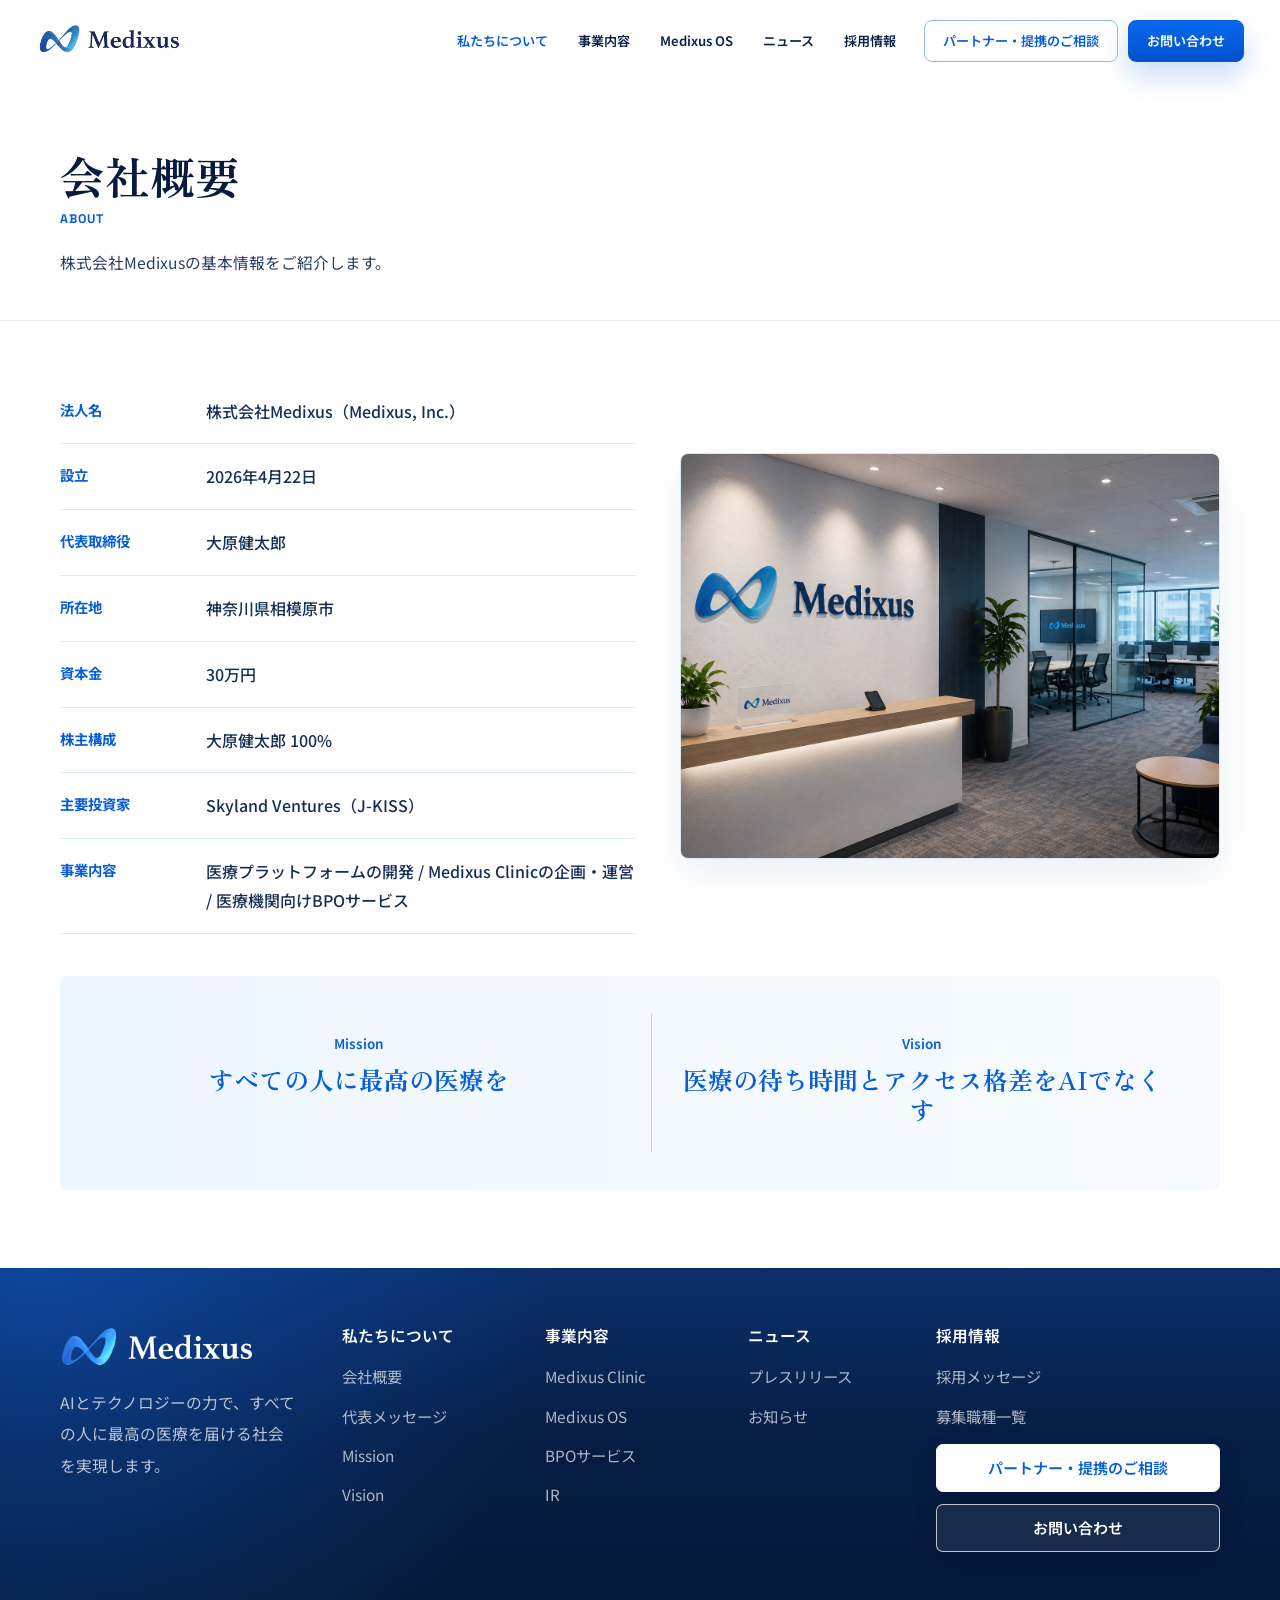
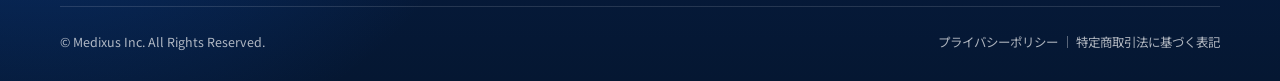
==== about/index.html @ ad63a126 "Refine typography for startup feel" ====
<!doctype html>
    <html lang="ja">
      <head>
        <meta charset="utf-8">
        <meta name="viewport" content="width=device-width, initial-scale=1">
        <title>会社概要 - 株式会社Medixus</title>
        <meta name="description" content="AI医療プラットフォームを開発する株式会社Medixus。">
        <meta property="og:type" content="website">
        <meta property="og:title" content="会社概要 - 株式会社Medixus">
        <meta property="og:description" content="AI医療プラットフォームを開発する株式会社Medixus。">
        <meta property="og:image" content="https://medixus.jp/assets/images/medixus-product-hero.jpg">
        <meta name="twitter:card" content="summary_large_image">
        <meta name="twitter:title" content="会社概要 - 株式会社Medixus">
        <meta name="twitter:description" content="AI医療プラットフォームを開発する株式会社Medixus。">
        <meta name="twitter:image" content="https://medixus.jp/assets/images/medixus-product-hero.jpg">
        <link rel="icon" href="/assets/images/medixus-logo.png">
        <link rel="preconnect" href="https://fonts.googleapis.com">
        <link rel="preconnect" href="https://fonts.gstatic.com" crossorigin>
        <link href="https://fonts.googleapis.com/css2?family=Inter:wght@400;500;600;700&family=Noto+Sans+JP:wght@400;500;600;700&family=Space+Grotesk:wght@500;600;700&family=Zen+Old+Mincho:wght@600;700&display=swap" rel="stylesheet">
        <link rel="stylesheet" href="/assets/styles.css?v=20260501-startup-type">
        <script type="application/ld+json">{"@context":"https://schema.org","@type":"Organization","name":"株式会社Medixus","alternateName":"Medixus, Inc.","url":"https://medixus.jp","foundingDate":"2025","founder":{"@type":"Person","name":"大原健太郎"}}</script>
      </head>
      <body>
        
    <header class="site-header" data-header>
      <nav class="nav-shell" aria-label="グローバルナビゲーション">
        <a class="brand" href="/" aria-label="Medixus トップページ">
          <img class="brand-logo" src="/assets/images/medixus-logo.png" alt="Medixus">
        </a>
        <button class="menu-toggle" type="button" aria-label="メニューを開く" aria-expanded="false" data-menu-toggle>
          <span></span>
          <span></span>
          <span></span>
        </button>
        <div class="nav-menu" data-nav-menu>
          <div class="nav-links"><a href="/about/" class="nav-link is-active">私たちについて</a><a href="/business/" class="nav-link">事業内容</a><a href="/os/" class="nav-link">Medixus OS</a><a href="/news/" class="nav-link">ニュース</a><a href="/recruit/" class="nav-link">採用情報</a></div>
          <div class="nav-actions">
            <a class="button button-outline nav-contact" href="/contact/?type=partner">パートナー・提携のご相談</a>
            <a class="button button-accent nav-contact" href="/contact/">お問い合わせ</a>
          </div>
        </div>
      </nav>
    </header>
  
        <main>
    
    <section class="subpage-head">
      <div class="container reveal">
        <h1>会社概要</h1>
        <p class="subpage-label">About</p>
        <p>株式会社Medixusの基本情報をご紹介します。</p>
      </div>
    </section>
  

    <section class="section page-main-section">
      <div class="container about-grid">
        <div class="company-table reveal">
          <div><strong>法人名</strong><p>株式会社Medixus（Medixus, Inc.）</p></div><div><strong>設立</strong><p>2026年4月22日</p></div><div><strong>代表取締役</strong><p>大原健太郎</p></div><div><strong>所在地</strong><p>神奈川県相模原市</p></div><div><strong>資本金</strong><p>30万円</p></div><div><strong>株主構成</strong><p>大原健太郎 100%</p></div><div><strong>主要投資家</strong><p>Skyland Ventures（J-KISS）</p></div><div><strong>事業内容</strong><p>医療プラットフォームの開発 / Medixus Clinicの企画・運営 / 医療機関向けBPOサービス</p></div>
        </div>
        <aside class="about-brand-panel reveal" aria-label="Medixus brand panel">
          <div class="brand-photo">
            <img class="brand-photo-image" src="/assets/images/medixus-office.jpg" alt="Medixusの事務所受付イメージ">
          </div>
        </aside>
      </div>
      <div class="container">
        <div class="mission-panel reveal">
          <div class="mission-item" id="mission">
            <p>Mission</p>
            <h2>すべての人に最高の医療を</h2>
          </div>
          <div class="mission-item" id="vision">
            <p>Vision</p>
            <h2>医療の待ち時間とアクセス格差をAIでなくす</h2>
          </div>
        </div>
      </div>
    </section>
  </main>
        
    <footer class="site-footer">
      <div class="container footer-grid">
        <div class="footer-brand">
          <a class="footer-logo" href="/" aria-label="Medixus トップページ">
            <img class="footer-logo-image" src="/assets/images/medixus-logo-footer.png?v=20260501-startup-type" alt="Medixus">
          </a>
          <p>AIとテクノロジーの力で、すべての人に最高の医療を届ける社会を実現します。</p>
        </div>
        <div>
          <h2>私たちについて</h2>
          <a href="/about/">会社概要</a>
          <a href="/about/#message">代表メッセージ</a>
          <a href="/about/#mission">Mission</a>
          <a href="/about/#vision">Vision</a>
        </div>
        <div>
          <h2>事業内容</h2>
          <a href="/clinic/">Medixus Clinic</a>
          <a href="/os/">Medixus OS</a>
          <a href="/bpo/">BPOサービス</a>
          <a href="/ir/">IR</a>
        </div>
        <div>
          <h2>ニュース</h2>
          <a href="/news/">プレスリリース</a>
          <a href="/news/">お知らせ</a>
        </div>
        <div>
          <h2>採用情報</h2>
          <a href="/recruit/">採用メッセージ</a>
          <a href="/recruit/#positions">募集職種一覧</a>
          <div class="footer-actions">
            <a class="footer-button" href="/contact/?type=partner">パートナー・提携のご相談</a>
            <a class="footer-button" href="/contact/">お問い合わせ</a>
          </div>
        </div>
      </div>
      <div class="container footer-bottom">
        <span>© Medixus Inc. All Rights Reserved.</span>
        <nav aria-label="フッター法務リンク">
          <a href="/privacy/">プライバシーポリシー</a>
          <a href="/privacy/">特定商取引法に基づく表記</a>
        </nav>
      </div>
    </footer>
  
        <script src="/assets/site.js?v=20260501-startup-type" defer></script>
      </body>
    </html>
---- assets/styles.css ----
:root {
  --ink: #071735;
  --ink-2: #1b2d4e;
  --muted: #65738a;
  --blue: #075fda;
  --blue-dark: #0647aa;
  --navy: #06183b;
  --paper: #ffffff;
  --soft: #f7faff;
  --line: #e5edf7;
  --line-strong: #c6d6ea;
  --shadow-sm: 0 10px 26px rgba(16, 40, 84, 0.06);
  --shadow-md: 0 22px 60px rgba(16, 40, 84, 0.12);
  --radius: 8px;
  --font-sans: "Noto Sans JP", "Inter", "Hiragino Sans", "Yu Gothic", "Meiryo", system-ui, -apple-system, BlinkMacSystemFont, sans-serif;
  --font-latin: "Inter", "Noto Sans JP", system-ui, -apple-system, BlinkMacSystemFont, sans-serif;
  --font-display: "Zen Old Mincho", "Noto Sans JP", "Hiragino Mincho ProN", "Yu Mincho", serif;
  --font-tech: "Space Grotesk", "Inter", "Noto Sans JP", system-ui, sans-serif;
  --weight-regular: 400;
  --weight-medium: 500;
  --weight-semibold: 600;
  --weight-bold: 700;
}

* {
  box-sizing: border-box;
}

html {
  scroll-behavior: smooth;
}

body {
  margin: 0;
  color: var(--ink);
  background: var(--paper);
  font-family: var(--font-sans);
  font-weight: var(--weight-regular);
  font-size: 16px;
  line-height: 1.78;
  letter-spacing: 0;
  -webkit-font-smoothing: antialiased;
  text-rendering: optimizeLegibility;
}

img {
  display: block;
  max-width: 100%;
  height: auto;
}

a {
  color: inherit;
  text-decoration: none;
}

button,
input,
select,
textarea {
  font: inherit;
}

main {
  overflow: hidden;
}

.container {
  width: min(1160px, calc(100% - 48px));
  margin: 0 auto;
}

.container.narrow {
  width: min(840px, calc(100% - 48px));
}

.center {
  text-align: center;
}

.site-header {
  position: sticky;
  top: 0;
  z-index: 50;
  background: rgba(255, 255, 255, 0.94);
  border-bottom: 1px solid rgba(229, 237, 247, 0.92);
  backdrop-filter: saturate(160%) blur(18px);
  transition: box-shadow 180ms ease, background 180ms ease;
}

.site-header.is-scrolled {
  background: rgba(255, 255, 255, 0.98);
  box-shadow: 0 12px 30px rgba(13, 35, 74, 0.08);
}

.nav-shell {
  width: min(1220px, calc(100% - 48px));
  height: 76px;
  margin: 0 auto;
  display: flex;
  align-items: center;
  justify-content: space-between;
  gap: 24px;
}

.brand {
  display: inline-flex;
  align-items: center;
}

.brand-logo {
  width: 160px;
}

.nav-menu {
  display: flex;
  align-items: center;
  gap: 24px;
}

.nav-links {
  display: flex;
  align-items: center;
  gap: 26px;
}

.nav-link {
  color: #172846;
  font-size: 0.88rem;
  font-weight: var(--weight-semibold);
  white-space: nowrap;
  transition: color 160ms ease;
}

.nav-link:hover,
.nav-link.is-active {
  color: var(--blue);
}

.menu-toggle {
  display: none;
  width: 42px;
  height: 42px;
  padding: 0;
  border: 1px solid var(--line);
  border-radius: var(--radius);
  background: #fff;
}

.menu-toggle span {
  display: block;
  width: 18px;
  height: 2px;
  margin: 4px auto;
  background: var(--ink);
}

.button {
  min-height: 48px;
  display: inline-flex;
  align-items: center;
  justify-content: center;
  padding: 13px 20px;
  border: 1px solid transparent;
  border-radius: var(--radius);
  font-size: 0.93rem;
  font-weight: var(--weight-semibold);
  line-height: 1.2;
  text-align: center;
  transition: transform 160ms ease, box-shadow 160ms ease, background 160ms ease, border-color 160ms ease;
}

.button:hover {
  transform: translateY(-1px);
}

.button-primary,
.button-accent {
  color: #fff;
  background: var(--blue);
  border-color: var(--blue);
  box-shadow: 0 14px 28px rgba(7, 95, 218, 0.18);
}

.button-primary:hover,
.button-accent:hover {
  background: var(--blue-dark);
  border-color: var(--blue-dark);
}

.button-outline,
.button-ghost {
  color: var(--blue);
  background: #fff;
  border-color: #b9ccec;
}

.button-outline:hover,
.button-ghost:hover {
  border-color: var(--blue);
  background: #f7faff;
}

.button-light {
  color: var(--blue);
  background: #fff;
  border-color: #fff;
}

.button-ghost-dark {
  color: #fff;
  background: transparent;
  border-color: rgba(255, 255, 255, 0.6);
}

.nav-contact {
  min-height: 42px;
  padding: 10px 16px;
}

h1,
h2,
h3,
p {
  margin-top: 0;
}

h1,
h2,
h3 {
  color: var(--ink);
  letter-spacing: 0;
}

h1 {
  margin-bottom: 24px;
  font-size: 4rem;
  line-height: 1.12;
  font-weight: var(--weight-bold);
}

h2 {
  margin-bottom: 18px;
  font-size: 2.34rem;
  line-height: 1.22;
  font-weight: var(--weight-bold);
}

h3 {
  margin-bottom: 10px;
  font-size: 1.12rem;
  line-height: 1.38;
  font-weight: var(--weight-semibold);
}

.eyebrow,
.kicker,
.tag,
.hero-kicker {
  margin: 0 0 12px;
  color: var(--blue);
  font-size: 0.82rem;
  font-weight: var(--weight-semibold);
  letter-spacing: 0;
}

.home-hero-v2 {
  position: relative;
  padding: 106px 0 86px;
  background: linear-gradient(180deg, #fff 0%, #fbfdff 66%, #f7faff 100%);
  border-bottom: 1px solid var(--line);
}

.home-hero-v2::before {
  content: "";
  position: absolute;
  inset: 0 0 auto;
  height: 520px;
  background: linear-gradient(110deg, rgba(7, 95, 218, 0.06), transparent 48%);
  pointer-events: none;
}

.home-hero-grid {
  position: relative;
  z-index: 1;
  display: grid;
  grid-template-columns: minmax(0, 0.92fr) minmax(460px, 1.08fr);
  gap: 60px;
  align-items: center;
}

.home-hero-copy h1 {
  max-width: 690px;
  font-size: 3.72rem;
  line-height: 1.14;
}

.hero-kicker {
  margin-bottom: 18px;
  font-size: 0.96rem;
}

.hero-lead-v2 {
  max-width: 610px;
  margin-bottom: 32px;
  color: #40516e;
  font-size: 1.08rem;
  line-height: 1.9;
}

.hero-actions {
  display: flex;
  flex-wrap: wrap;
  gap: 12px;
  align-items: center;
}

.hero-proof-grid {
  display: grid;
  grid-template-columns: repeat(3, minmax(0, 1fr));
  gap: 12px;
  margin-top: 46px;
}

.hero-proof-grid div {
  min-width: 0;
  display: flex;
  align-items: flex-start;
  gap: 10px;
  padding: 14px;
  border: 1px solid var(--line);
  border-radius: var(--radius);
  background: #fff;
  color: var(--ink-2);
  box-shadow: var(--shadow-sm);
  font-size: 0.78rem;
  line-height: 1.55;
}

.mini-line-icon {
  flex: 0 0 auto;
  width: 28px;
  height: 28px;
  display: inline-grid;
  place-items: center;
  border: 1px solid #c9d9f0;
  border-radius: var(--radius);
  background: #f6f9ff;
}

.mini-line-icon::before {
  content: "";
  width: 10px;
  height: 6px;
  border-left: 2px solid var(--blue);
  border-bottom: 2px solid var(--blue);
  transform: rotate(-45deg);
}

.hero-product-image {
  width: 100%;
  aspect-ratio: 16 / 10;
  object-fit: cover;
  border: 1px solid #d9e4f2;
  border-radius: 18px;
  background: #fff;
  box-shadow: 0 28px 80px rgba(14, 42, 92, 0.18);
}

.section,
.page-head {
  padding: 104px 0;
}

.problem-section {
  padding-top: 88px;
}

.product-stage,
.product-stage-image {
  min-width: 0;
}

.text-link {
  display: inline-flex;
  align-items: center;
  gap: 8px;
  margin-top: 10px;
  color: var(--blue);
  font-weight: var(--weight-semibold);
}

.text-link::after {
  content: "→";
}

.business-grid.compact {
  align-items: stretch;
}

.page-head {
  padding-top: 124px;
  background: #f8fbff;
  border-bottom: 1px solid var(--line);
}

.section-soft,
.feature-section {
  background: var(--soft);
}

.section-ink,
.section-cta {
  color: #fff;
  background: var(--navy);
}

.section-header {
  max-width: 790px;
  margin: 0 auto 46px;
  text-align: center;
}

.section-header .kicker:empty {
  display: none;
}

.section-header p:last-child,
.large-text,
.hero-lead,
.feature-intro p {
  color: #40516e;
  font-size: 1.04rem;
}

.hero {
  min-height: 560px;
  display: flex;
  align-items: center;
  color: var(--ink);
  background-color: rgba(255, 255, 255, 0.88);
  background-image: var(--hero-image);
  background-blend-mode: screen;
  background-size: cover;
  background-position: center;
  border-bottom: 1px solid var(--line);
}

.hero-content {
  max-width: 760px;
  padding: 116px 0;
}

.hero h1 {
  font-size: 3.34rem;
  line-height: 1.16;
}

.hero-lead {
  max-width: 660px;
  font-size: 1.12rem;
  line-height: 1.85;
}

.pain-grid,
.business-grid,
.team-grid,
.audience-grid,
.problem-grid,
.form-grid,
.metrics-grid {
  display: grid;
  gap: 14px;
}

.pain-grid {
  grid-template-columns: repeat(5, minmax(0, 1fr));
}

.business-grid,
.team-grid,
.problem-grid {
  grid-template-columns: repeat(3, minmax(0, 1fr));
}

.audience-grid {
  grid-template-columns: repeat(4, minmax(0, 1fr));
}

.metrics-grid {
  grid-template-columns: repeat(4, minmax(0, 1fr));
}

.feature-card,
.simple-card,
.team-card,
.audience-card,
.problem-card,
.module-card,
.pricing-card,
.form-card,
.contact-form,
.message-box,
.business-row,
.table-wrap,
.visual-panel,
.faq-item,
.pain-card,
.home-module {
  border: 1px solid var(--line);
  border-radius: var(--radius);
  background: #fff;
  box-shadow: var(--shadow-sm);
}

.pain-card,
.home-module,
.simple-card,
.problem-card,
.module-card,
.pricing-card,
.form-card,
.contact-form,
.message-box {
  padding: 24px 18px;
}

.pain-card,
.home-module {
  min-height: 188px;
  text-align: left;
}

.outline-icon {
  position: relative;
  width: 42px;
  height: 42px;
  margin-bottom: 18px;
  display: inline-grid;
  place-items: center;
  color: transparent;
  border: 1px solid #c9d9f0;
  border-radius: var(--radius);
  background: #f6f9ff;
}

.outline-icon::before,
.outline-icon::after {
  content: "";
  position: absolute;
}

.outline-icon::before {
  width: 18px;
  height: 18px;
  border: 2px solid var(--blue);
  border-radius: 5px;
}

.outline-icon::after {
  width: 14px;
  height: 2px;
  background: var(--blue);
  transform: translateY(11px);
}

.pain-card h3,
.home-module h3 {
  margin: 0 0 8px;
  font-size: 1rem;
}

.pain-card p,
.home-module p,
.feature-card p,
.simple-card p,
.problem-card p,
.module-card p,
.team-card span,
.message-box p {
  margin: 0;
  color: var(--muted);
  font-size: 0.92rem;
  line-height: 1.75;
}

.feature-layout {
  display: grid;
  grid-template-columns: minmax(260px, 0.82fr) minmax(0, 1.5fr);
  gap: 50px;
  align-items: start;
}

.feature-intro {
  position: sticky;
  top: 110px;
}

.home-module-grid,
.module-grid {
  display: grid;
  grid-template-columns: repeat(4, minmax(0, 1fr));
  gap: 14px;
}

.module-grid {
  grid-template-columns: repeat(5, minmax(0, 1fr));
}

.module-card {
  min-width: 0;
  min-height: 210px;
}

.module-icon,
.problem-card span {
  width: 42px;
  height: 42px;
  display: inline-grid;
  place-items: center;
  margin-bottom: 18px;
  color: var(--blue);
  background: #eef5ff;
  border: 1px solid #cfe0f5;
  border-radius: var(--radius);
  font-weight: var(--weight-semibold);
  font-size: 0.82rem;
}

.stacked-features {
  display: grid;
  gap: 18px;
}

.business-row {
  display: grid;
  grid-template-columns: minmax(260px, 330px) minmax(0, 1fr);
  gap: 28px;
  align-items: center;
  padding: 16px;
  transition: transform 180ms ease, box-shadow 180ms ease, border-color 180ms ease;
}

.business-row:hover,
.audience-card:hover,
.pain-card:hover,
.home-module:hover,
.feature-card:hover,
.module-card:hover {
  transform: translateY(-2px);
  border-color: var(--line-strong);
  box-shadow: var(--shadow-md);
}

.business-row img,
.visual-panel img,
.card-image {
  width: 100%;
  border-radius: 6px;
  object-fit: cover;
}

.business-row img,
.card-image {
  aspect-ratio: 4 / 3;
}

.visual-panel {
  overflow: hidden;
}

.visual-panel img {
  aspect-ratio: 16 / 9;
}

.blue-band,
.cta-slab {
  display: grid;
  grid-template-columns: minmax(0, 1fr) auto;
  gap: 32px;
  align-items: center;
  padding: 48px 56px;
  border-radius: var(--radius);
  color: #fff;
  background: var(--navy);
  box-shadow: 0 24px 64px rgba(6, 21, 58, 0.22);
}

.blue-band h2,
.cta-slab h2,
.section-cta h2,
.section-ink h2 {
  color: #fff;
}

.blue-band p,
.cta-slab p,
.section-cta p,
.section-ink p,
.section-ink span {
  color: rgba(255, 255, 255, 0.76);
}

.blue-band .kicker,
.cta-slab .kicker,
.section-cta .kicker,
.section-ink .kicker {
  color: #9fcaff;
}

.blue-band-items {
  display: grid;
  grid-template-columns: repeat(3, minmax(128px, 1fr));
  gap: 1px;
  overflow: hidden;
  border: 1px solid rgba(255, 255, 255, 0.2);
  border-radius: var(--radius);
}

.blue-band-items span {
  display: grid;
  place-items: center;
  min-height: 86px;
  padding: 18px;
  color: #fff;
  background: rgba(255, 255, 255, 0.08);
  font-weight: var(--weight-semibold);
}

.split {
  display: grid;
  grid-template-columns: minmax(0, 0.92fr) minmax(0, 1.08fr);
  gap: 56px;
  align-items: center;
}

.large-copy {
  margin: 18px 0 26px;
  color: #40536f;
  font-size: 1.05rem;
  line-height: 1.95;
}

.feature-visual {
  overflow: hidden;
  margin: 0;
  border: 1px solid rgba(185, 205, 235, 0.72);
  border-radius: 12px;
  background: #f6faff;
  box-shadow: 0 20px 60px rgba(20, 67, 133, 0.12);
}

.feature-visual img {
  width: 100%;
  min-height: 360px;
  display: block;
  object-fit: cover;
}

.bpo-visual {
  min-height: 360px;
  display: grid;
  place-items: center;
  align-content: center;
  gap: 16px;
  padding: 44px;
  border: 1px solid rgba(185, 205, 235, 0.72);
  border-radius: 12px;
  background:
    radial-gradient(circle at 70% 20%, rgba(72, 153, 255, 0.2), transparent 16rem),
    linear-gradient(145deg, #ffffff, #f0f7ff);
  box-shadow: 0 20px 60px rgba(20, 67, 133, 0.12);
  text-align: center;
}

.bpo-visual .line-icon {
  width: 84px;
  height: 84px;
}

.bpo-visual strong {
  color: #10264d;
  font-size: 1.4rem;
  font-weight: var(--weight-semibold);
}

.bpo-visual p {
  margin: 0;
  color: #52647f;
}

.news-layout {
  display: grid;
  grid-template-columns: 0.45fr 1fr;
  gap: 46px;
}

.news-list {
  border-top: 1px solid var(--line);
}

.news-item {
  display: grid;
  grid-template-columns: 120px 1fr;
  gap: 24px;
  padding: 24px 0;
  border-bottom: 1px solid var(--line);
}

.news-item time {
  color: var(--muted);
  font-weight: var(--weight-medium);
}

.team-grid-single {
  grid-template-columns: minmax(0, 560px);
}

.team-card {
  display: flex;
  gap: 18px;
  padding: 24px;
}

.team-card p {
  margin-bottom: 2px;
  color: var(--blue);
  font-weight: var(--weight-semibold);
}

.avatar {
  flex: 0 0 auto;
  width: 54px;
  height: 54px;
  display: grid;
  place-items: center;
  color: #fff;
  background: var(--navy);
  border-radius: var(--radius);
  font-weight: var(--weight-semibold);
}

.audience-card {
  min-height: 150px;
  padding: 24px;
  display: flex;
  flex-direction: column;
  justify-content: space-between;
}

.audience-card span {
  color: var(--muted);
}

.audience-card strong {
  color: var(--ink);
  font-size: 1.08rem;
}

.check-list {
  padding: 0;
  margin: 0;
  list-style: none;
}

.check-list li {
  position: relative;
  padding-left: 24px;
  margin-bottom: 12px;
  color: var(--ink-2);
}

.check-list li::before {
  content: "";
  position: absolute;
  left: 0;
  top: 0.68em;
  width: 8px;
  height: 8px;
  background: var(--blue);
  border-radius: 2px;
}

.large-list li {
  margin-bottom: 16px;
  font-size: 1.05rem;
}

.table-wrap {
  overflow-x: auto;
}

.data-table {
  width: 100%;
  min-width: 660px;
  border-collapse: collapse;
}

.profile-table {
  min-width: 0;
}

.data-table th,
.data-table td {
  padding: 18px 20px;
  border-bottom: 1px solid var(--line);
  text-align: left;
  vertical-align: top;
}

.data-table th {
  color: var(--ink);
  background: #f5f8fc;
  font-weight: var(--weight-semibold);
}

.data-table tr:last-child th,
.data-table tr:last-child td {
  border-bottom: 0;
}

.steps {
  display: grid;
  grid-template-columns: repeat(5, minmax(0, 1fr));
  gap: 14px;
}

.steps-light {
  grid-template-columns: repeat(4, minmax(0, 1fr));
}

.step {
  min-height: 128px;
  padding: 22px;
  border: 1px solid rgba(255, 255, 255, 0.16);
  border-radius: var(--radius);
  background: rgba(255, 255, 255, 0.08);
}

.section-soft .step {
  border-color: var(--line);
  background: #fff;
  box-shadow: var(--shadow-sm);
}

.step span {
  display: block;
  margin-bottom: 18px;
  color: var(--blue);
  font-weight: var(--weight-semibold);
}

.section-ink .step span {
  color: #9fcaff;
}

.faq-list {
  display: grid;
  gap: 10px;
}

.faq-item summary {
  display: flex;
  align-items: center;
  justify-content: space-between;
  gap: 18px;
  padding: 20px 22px;
  cursor: pointer;
  font-weight: var(--weight-semibold);
  list-style: none;
}

.faq-item summary::-webkit-details-marker {
  display: none;
}

.faq-item summary::after {
  content: "+";
  color: var(--blue);
  font-weight: var(--weight-semibold);
}

.faq-item[open] summary::after {
  content: "-";
}

.faq-item p {
  margin: 0;
  padding: 0 22px 22px;
  color: var(--muted);
}

.form-grid,
.form-two {
  display: grid;
  gap: 16px;
}

.form-grid,
.form-two {
  grid-template-columns: repeat(2, minmax(0, 1fr));
}

.form-card,
.contact-form {
  display: grid;
  gap: 16px;
}

label {
  display: grid;
  gap: 8px;
  color: var(--ink-2);
  font-weight: var(--weight-semibold);
}

input,
select,
textarea {
  width: 100%;
  padding: 12px 14px;
  border: 1px solid #cfd9e8;
  border-radius: var(--radius);
  color: var(--ink);
  background: #fff;
  outline: none;
  transition: border-color 150ms ease, box-shadow 150ms ease;
}

input:focus,
select:focus,
textarea:focus {
  border-color: var(--blue);
  box-shadow: 0 0 0 4px rgba(7, 95, 218, 0.12);
}

textarea {
  resize: vertical;
}

.form-status {
  min-height: 1.4em;
  margin: 0;
  color: var(--blue);
  font-weight: var(--weight-semibold);
}

.policy-list {
  display: grid;
  gap: 18px;
}

.policy-item {
  padding-bottom: 22px;
  border-bottom: 1px solid var(--line);
}

.policy-item h2 {
  font-size: 1.3rem;
}

.site-footer {
  padding: 64px 0 28px;
  color: rgba(255, 255, 255, 0.72);
  background: #061735;
}

.footer-grid {
  display: grid;
  grid-template-columns: 1.6fr repeat(4, minmax(0, 1fr));
  gap: 28px;
}

.site-footer .brand {
  width: fit-content;
  padding: 8px 10px;
  background: #fff;
  border-radius: var(--radius);
}

.site-footer .brand-logo {
  width: 168px;
}

.footer-brand p {
  max-width: 340px;
}

.site-footer h2 {
  margin-bottom: 14px;
  color: #fff;
  font-size: 0.92rem;
}

.site-footer a,
.site-footer span {
  display: block;
  margin-bottom: 8px;
  color: rgba(255, 255, 255, 0.72);
  font-size: 0.92rem;
}

.site-footer a:hover {
  color: #fff;
}

.site-footer .footer-logo {
  display: inline-flex;
  align-items: center;
  margin-bottom: 20px;
}

.footer-logo-image {
  width: 194px;
  height: auto;
}

.sns-links {
  display: flex;
  gap: 12px;
  margin-top: 12px;
}

.footer-bottom {
  margin-top: 42px;
  padding-top: 22px;
  border-top: 1px solid rgba(255, 255, 255, 0.12);
  font-size: 0.88rem;
}

.reveal {
  opacity: 1;
  transform: translateY(0);
}

.js .reveal {
  opacity: 0;
  transform: translateY(18px);
  transition: opacity 560ms ease, transform 560ms ease;
}

.js .reveal.is-visible {
  opacity: 1;
  transform: translateY(0);
}

@media (prefers-reduced-motion: reduce) {
  *,
  *::before,
  *::after {
    scroll-behavior: auto !important;
    transition: none !important;
  }

  .js .reveal,
  .reveal {
    opacity: 1;
    transform: none;
  }
}

@media (max-width: 1120px) {
  .menu-toggle {
    display: inline-block;
  }

  .nav-menu {
    position: fixed;
    left: 20px;
    right: 20px;
    top: 84px;
    display: none;
    padding: 18px;
    border: 1px solid var(--line);
    border-radius: var(--radius);
    background: #fff;
    box-shadow: var(--shadow-md);
  }

  .nav-menu.is-open {
    display: grid;
    gap: 16px;
  }

  .nav-links {
    display: grid;
    gap: 6px;
  }

  .nav-link {
    padding: 10px 2px;
    font-size: 1rem;
  }

  .nav-contact {
    width: 100%;
  }

  .home-hero-grid,
  .feature-layout {
    grid-template-columns: 1fr;
  }

  .feature-intro {
    position: static;
  }

  .pain-grid,
  .home-module-grid,
  .module-grid {
    grid-template-columns: repeat(2, minmax(0, 1fr));
  }

  .blue-band,
  .cta-slab {
    grid-template-columns: 1fr;
  }
}

@media (max-width: 760px) {
  .container,
  .container.narrow {
    width: min(100% - 28px, 1160px);
  }

  .nav-shell {
    width: calc(100% - 28px);
    height: 70px;
  }

  .brand-logo {
    width: 136px;
  }

  .home-hero-v2 {
    padding: 74px 0 56px;
  }

  .home-hero-copy h1,
  .hero h1,
  h1 {
    font-size: 2.34rem;
    line-height: 1.2;
  }

  h2 {
    font-size: 1.78rem;
  }

  .hero-proof-grid,
  .pain-grid,
  .home-module-grid,
  .module-grid,
  .business-grid,
  .team-grid,
  .metrics-grid,
  .audience-grid,
  .problem-grid,
  .form-grid,
  .mini-metrics,
  .compare-box,
  .steps,
  .steps-light,
  .form-two,
  .blue-band-items,
  .business-row,
  .split,
  .news-layout,
  .footer-grid {
    grid-template-columns: 1fr;
  }

  .section,
  .page-head {
    padding: 72px 0;
  }

  .page-head {
    padding-top: 92px;
  }

  .hero {
    min-height: auto;
  }

  .hero-content {
    padding: 88px 0;
  }

  .section-header {
    text-align: left;
  }

  .button {
    width: 100%;
  }

  .blue-band,
  .cta-slab {
    padding: 28px 20px;
  }
}

/* Startup LP refresh: reference-faithful home page */
:root {
  --ink: #081b3f;
  --ink-2: #163158;
  --muted: #5c6d86;
  --blue: #075ed8;
  --blue-dark: #0146b7;
  --sky: #eaf4ff;
  --soft: #f7fbff;
  --line: #dfeaf8;
  --radius: 10px;
  --shadow-sm: 0 10px 28px rgba(20, 67, 133, 0.08);
  --shadow-md: 0 22px 60px rgba(20, 67, 133, 0.16);
}

body {
  color: var(--ink);
  background:
    radial-gradient(circle at 86% 10%, rgba(0, 113, 255, 0.12), transparent 34rem),
    linear-gradient(180deg, #fff 0%, #fff 58%, #f8fbff 100%);
  font-family: var(--font-sans);
}

.site-header {
  position: fixed;
  inset: 0 0 auto;
  border: 0;
  background: rgba(255, 255, 255, 0.84);
  backdrop-filter: blur(18px) saturate(170%);
}

.site-header.is-scrolled {
  box-shadow: 0 14px 34px rgba(8, 27, 63, 0.08);
}

.nav-shell {
  width: min(1220px, calc(100% - 72px));
  height: 82px;
}

.brand-logo {
  width: 148px;
}

.nav-menu {
  gap: 28px;
}

.nav-links {
  gap: 30px;
}

.nav-link {
  color: #0b2148;
  font-size: 0.82rem;
  font-weight: var(--weight-semibold);
}

.nav-actions {
  display: flex;
  align-items: center;
  gap: 10px;
}

.nav-contact {
  min-height: 42px;
  padding: 11px 18px;
  border-radius: 999px;
  font-size: 0.82rem;
}

.button {
  border-radius: 8px;
  font-weight: var(--weight-semibold);
}

.button-primary,
.button-accent {
  background: linear-gradient(180deg, #0969ee 0%, #0051cc 100%);
  border-color: #075ed8;
  box-shadow: 0 13px 28px rgba(7, 94, 216, 0.22);
}

.button-outline {
  color: #075ed8;
  background: rgba(255, 255, 255, 0.78);
  border-color: #94b9ee;
}

.home-hero-v2 {
  min-height: 720px;
  padding: 132px 0 0;
  overflow: hidden;
  background:
    radial-gradient(ellipse at 72% 27%, rgba(83, 164, 255, 0.18), transparent 30rem),
    radial-gradient(ellipse at 80% 68%, rgba(128, 195, 255, 0.18), transparent 34rem),
    linear-gradient(104deg, #fff 0%, #fff 42%, #f3f9ff 68%, #edf6ff 100%);
  border-bottom: 1px solid #e9f1fb;
}

.home-hero-v2::before {
  width: 58vw;
  height: 58vw;
  inset: -14vw -10vw auto auto;
  border-radius: 50%;
  background: radial-gradient(circle, rgba(83, 164, 255, 0.2), rgba(255, 255, 255, 0.04) 58%, transparent 72%);
  filter: blur(4px);
}

.home-hero-grid {
  min-height: 586px;
  grid-template-columns: minmax(560px, 0.98fr) minmax(520px, 1.02fr);
  gap: 44px;
}

.home-hero-copy {
  position: relative;
  z-index: 2;
  padding-bottom: 78px;
}

.home-hero-copy h1 {
  max-width: 650px;
  margin: 0 0 28px;
  color: #081b3f;
  font-size: clamp(3.4rem, 5vw, 4.85rem);
  line-height: 1.25;
  font-family: var(--font-display);
  font-weight: 700;
  letter-spacing: 0;
  font-feature-settings: "palt";
}

.hero-line {
  display: block;
  white-space: nowrap;
}

.home-hero-copy h1 .accent {
  color: #075ed8;
  position: relative;
  display: inline-block;
  isolation: isolate;
}

.home-hero-copy h1 .accent::after {
  content: "";
  position: absolute;
  left: 0.08em;
  right: -0.05em;
  bottom: 0.04em;
  z-index: -1;
  height: 0.28em;
  border-radius: 999px;
  background: linear-gradient(90deg, rgba(7, 95, 218, 0.13), rgba(67, 180, 255, 0.04));
}

.hero-lead-v2 {
  max-width: 500px;
  margin-bottom: 32px;
  color: #233a60;
  font-size: 1.08rem;
  font-weight: var(--weight-regular);
  line-height: 1.9;
}

.hero-actions {
  gap: 14px;
}

.hero-actions .button {
  min-width: 150px;
}

.hero-stat-row {
  display: grid;
  grid-template-columns: repeat(2, minmax(170px, 1fr));
  gap: 18px;
  max-width: 510px;
  margin-top: 42px;
}

.hero-stat,
.pain-card,
.benefit-card,
.news-table {
  border: 1px solid rgba(185, 205, 235, 0.72);
  background: rgba(255, 255, 255, 0.86);
  box-shadow: 0 12px 36px rgba(28, 75, 140, 0.09);
}

.hero-stat {
  min-height: 96px;
  display: flex;
  align-items: center;
  gap: 18px;
  padding: 20px 24px;
  border-radius: 14px;
}

.hero-stat p {
  margin: 0;
  color: #183052;
  font-size: 0.93rem;
  font-weight: var(--weight-medium);
  line-height: 1.35;
}

.hero-stat strong {
  display: block;
  color: var(--blue);
  font-size: 2.22rem;
  line-height: 1;
  white-space: nowrap;
}

.hero-stat small {
  margin-left: 3px;
  color: var(--blue);
  font-size: 1.12rem;
  font-weight: var(--weight-semibold);
  white-space: nowrap;
}

.hero-visual {
  position: relative;
  z-index: 1;
  align-self: stretch;
  display: flex;
  align-items: flex-start;
  justify-content: flex-end;
  min-width: 0;
  isolation: isolate;
  transform: translateX(96px);
}

.hero-visual-composite::before {
  content: "";
  position: absolute;
  right: 2%;
  top: 10%;
  z-index: -1;
  width: 88%;
  height: 78%;
  border-radius: 999px;
  background: radial-gradient(ellipse at 54% 48%, rgba(61, 150, 255, 0.18), rgba(126, 199, 255, 0.06) 58%, transparent 76%);
  filter: blur(22px);
}

.hero-visual-composite::after {
  display: none;
}

.hero-clinic-image {
  position: relative;
  z-index: 1;
  width: min(820px, 56vw);
  height: 570px;
  max-width: none;
  margin: 10px -94px 0 0;
  object-fit: contain;
  object-position: center;
  border-radius: 22px;
  filter:
    drop-shadow(0 30px 62px rgba(9, 40, 86, 0.12))
    saturate(1.02);
}

.hero-orbit {
  position: absolute;
  z-index: 1;
  border: 1px solid rgba(42, 134, 255, 0.28);
  border-radius: 50%;
  pointer-events: none;
}

.hero-orbit.one {
  left: 39%;
  top: 11%;
  width: 300px;
  height: 118px;
  transform: rotate(-14deg);
}

.hero-orbit.two {
  left: 48%;
  top: 27%;
  width: 230px;
  height: 90px;
  border-style: dashed;
  opacity: 0.55;
  transform: rotate(18deg);
}

.scroll-cue {
  position: absolute;
  left: 50%;
  bottom: 46px;
  z-index: 2;
  display: inline-grid;
  justify-items: center;
  gap: 6px;
  min-width: 88px;
  padding: 10px 16px 9px;
  border: 1px solid rgba(151, 185, 232, 0.42);
  border-radius: 999px;
  background: rgba(255, 255, 255, 0.72);
  color: var(--blue);
  font-family: var(--font-latin);
  font-size: 0.64rem;
  font-weight: var(--weight-semibold);
  letter-spacing: 0;
  line-height: 1;
  box-shadow: 0 12px 28px rgba(10, 45, 105, 0.08);
  backdrop-filter: blur(10px);
  transform: translateX(-50%);
  transition: transform 0.18s ease, border-color 0.18s ease, background 0.18s ease;
}

.scroll-cue:hover {
  border-color: rgba(7, 94, 216, 0.38);
  background: rgba(255, 255, 255, 0.92);
  transform: translate(-50%, -1px);
}

.scroll-cue span {
  width: 8px;
  height: 8px;
  border-right: 1.6px solid currentColor;
  border-bottom: 1.6px solid currentColor;
  transform: rotate(45deg);
}

.section {
  padding: 78px 0;
}

.section-header {
  max-width: none;
  margin: 0 0 34px;
  text-align: left;
}

.section-header h2,
.os-overview h2,
.clinic-plan h2,
.news-heading h2,
.cta-slab h2 {
  margin: 0;
  color: #081b3f;
  font-size: clamp(1.72rem, 2.35vw, 2.28rem);
  line-height: 1.36;
  font-family: var(--font-display);
  font-weight: 700;
  font-feature-settings: "palt";
}

.section-header h2::after {
  content: "";
  display: block;
  width: 40px;
  height: 3px;
  margin-top: 14px;
  border-radius: 999px;
  background: var(--blue);
}

.problem-section {
  padding-top: 62px;
  background: #fff;
}

.pain-grid {
  grid-template-columns: repeat(3, minmax(0, 1fr));
  gap: 28px;
}

.pain-card {
  min-height: 214px;
  padding: 32px;
  border-radius: 12px;
}

.pain-card h3 {
  margin: 0 0 6px;
  font-size: 1.06rem;
  text-align: center;
}

.pain-card strong {
  display: block;
  margin-bottom: 12px;
  color: var(--blue);
  font-size: 1.7rem;
  line-height: 1.25;
  text-align: center;
}

.pain-card p {
  color: #2d4162;
  font-size: 0.92rem;
  line-height: 1.9;
}

.statement-bar,
.info-strip {
  display: flex;
  align-items: center;
  justify-content: center;
  min-height: 70px;
  margin-top: 32px;
  padding: 18px 24px;
  border-radius: 10px;
  color: #0f274f;
  background: linear-gradient(90deg, #edf5ff, #f7fbff);
  font-size: clamp(1.18rem, 2.2vw, 1.75rem);
  font-weight: 700;
  text-align: center;
}

.statement-bar span {
  color: var(--blue);
}

.os-overview {
  background: #fff;
}

.os-head {
  position: relative;
  display: grid;
  grid-template-columns: minmax(0, 1fr) 330px;
  gap: 24px;
  align-items: end;
}

.os-icon-row {
  display: grid;
  grid-template-columns: repeat(6, minmax(86px, 1fr));
  gap: 26px;
  max-width: 820px;
  margin-top: 34px;
}

.os-icon {
  min-width: 0;
  text-align: center;
}

.os-icon strong {
  display: block;
  margin-top: 10px;
  color: #10264d;
  font-size: 0.86rem;
  line-height: 1.45;
}

.device-shot {
  justify-self: end;
}

.device-image {
  width: 320px;
  aspect-ratio: 1.35;
  object-fit: cover;
  object-position: left center;
  border-radius: 12px;
  box-shadow: 0 22px 48px rgba(9, 40, 86, 0.18);
}

.benefit-grid {
  display: grid;
  grid-template-columns: repeat(3, minmax(0, 1fr));
  gap: 16px;
  margin-top: 30px;
}

.benefit-card {
  display: grid;
  grid-template-columns: 54px 1fr;
  column-gap: 14px;
  align-items: center;
  padding: 22px;
  border-radius: 10px;
}

.benefit-card .line-icon {
  grid-row: span 2;
}

.benefit-card h3 {
  margin: 0 0 4px;
  color: var(--blue);
}

.benefit-card p {
  margin: 0;
  color: #334765;
  font-size: 0.9rem;
  line-height: 1.8;
}

.info-strip {
  justify-content: flex-start;
  gap: 20px;
  font-size: 1rem;
  font-weight: var(--weight-medium);
  text-align: left;
}

.info-strip p {
  margin: 0;
}

.clinic-plan {
  background: linear-gradient(180deg, #fff 0%, #f7fbff 100%);
  border-top: 1px solid #e7effa;
  border-bottom: 1px solid #e7effa;
}

.clinic-grid {
  display: grid;
  grid-template-columns: minmax(0, 0.92fr) minmax(0, 1.28fr);
  gap: 72px;
  align-items: center;
}

.clinic-grid p {
  max-width: 520px;
  color: #2d4162;
  line-height: 1.95;
}

.clinic-feature-grid {
  display: grid;
  grid-template-columns: repeat(3, minmax(0, 1fr));
  gap: 28px 36px;
}

.clinic-feature {
  display: flex;
  align-items: center;
  gap: 14px;
  min-height: 74px;
}

.clinic-feature strong {
  color: #14305a;
  font-size: 0.98rem;
  line-height: 1.55;
}

.news-section {
  background: #fff;
}

.news-heading {
  display: flex;
  align-items: center;
  justify-content: space-between;
  gap: 20px;
  margin-bottom: 24px;
}

.news-heading .button {
  min-height: 38px;
  padding: 8px 18px;
}

.news-table {
  overflow: hidden;
  border-radius: 8px;
}

.news-row {
  display: grid;
  grid-template-columns: 110px 116px 1fr 24px;
  gap: 18px;
  align-items: center;
  min-height: 60px;
  padding: 0 28px;
  border-bottom: 1px solid #e4edf8;
  color: #10264d;
}

.news-row:last-child {
  border-bottom: 0;
}

.news-row time {
  color: #2b4b78;
  font-size: 0.84rem;
  font-weight: var(--weight-medium);
}

.news-row span {
  display: inline-flex;
  justify-content: center;
  padding: 4px 10px;
  border: 1px solid #bdd2f3;
  border-radius: 999px;
  color: var(--blue);
  font-size: 0.76rem;
  font-weight: var(--weight-semibold);
}

.news-row strong {
  font-size: 0.92rem;
}

.news-row em {
  color: var(--blue);
  font-style: normal;
  font-size: 1.7rem;
}

.section-cta {
  padding: 72px 0;
  background:
    radial-gradient(circle at 100% 0%, rgba(97, 105, 255, 0.38), transparent 36rem),
    linear-gradient(120deg, #0054d3 0%, #083d9d 52%, #06255d 100%);
}

.cta-slab {
  display: grid;
  grid-template-columns: minmax(0, 1fr) 520px;
  gap: 58px;
  align-items: center;
  padding: 0;
  border: 0;
  background: transparent;
  box-shadow: none;
}

.cta-slab h2 {
  color: #fff;
}

.cta-slab p {
  margin: 18px 0 0;
  color: rgba(255, 255, 255, 0.86);
}

.cta-card {
  padding: 34px 40px;
  border-radius: 10px;
  background: #fff;
  box-shadow: 0 26px 70px rgba(0, 22, 80, 0.24);
}

.cta-card h3 {
  color: #082352;
  font-size: 1.42rem;
}

.cta-card p {
  margin-bottom: 22px;
  color: #415476;
}

.cta-card .button {
  width: 100%;
}

.site-footer {
  padding: 52px 0 24px;
  background:
    radial-gradient(circle at 14% 0%, rgba(5, 113, 224, 0.35), transparent 30rem),
    linear-gradient(180deg, #072a5e 0%, #041936 100%);
}

.footer-grid {
  grid-template-columns: 1.3fr repeat(4, 1fr);
  gap: 42px;
}

.site-footer .brand-logo {
  width: 154px;
  filter: brightness(0) invert(1);
}

.footer-brand p {
  max-width: 320px;
  color: rgba(255, 255, 255, 0.76);
}

.site-footer h2 {
  color: #fff;
}

.site-footer a,
.site-footer span {
  color: rgba(255, 255, 255, 0.78);
}

.footer-button {
  margin: 0 0 10px;
  padding: 11px 14px;
  border: 1px solid rgba(255, 255, 255, 0.58);
  border-radius: 7px;
  text-align: center;
}

.line-icon {
  position: relative;
  flex: 0 0 auto;
  display: inline-grid;
  place-items: center;
  width: 48px;
  height: 48px;
  color: var(--blue);
  border: 2px solid currentColor;
  border-radius: 12px;
}

.line-icon::before,
.line-icon::after {
  content: "";
  position: absolute;
  border-color: currentColor;
}

.line-icon.clock {
  border-radius: 50%;
}

.line-icon.clock::before {
  width: 2px;
  height: 13px;
  background: currentColor;
  transform: translateY(-5px);
}

.line-icon.clock::after {
  width: 12px;
  height: 2px;
  background: currentColor;
  transform: translate(6px, 3px);
}

.line-icon.clinic::before,
.line-icon.building::before {
  width: 26px;
  height: 19px;
  border: 2px solid currentColor;
  border-top-width: 6px;
  border-radius: 2px;
}

.line-icon.users {
  border-radius: 50%;
}

.line-icon.users::before,
.line-icon.user::before,
.line-icon.doctor::before {
  width: 12px;
  height: 12px;
  border: 2px solid currentColor;
  border-radius: 50%;
  transform: translateY(-8px);
}

.line-icon.users::after,
.line-icon.user::after,
.line-icon.doctor::after {
  width: 22px;
  height: 12px;
  border: 2px solid currentColor;
  border-radius: 16px 16px 4px 4px;
  transform: translateY(10px);
}

.line-icon.stethoscope {
  border-radius: 50%;
}

.line-icon.stethoscope::before {
  top: 10px;
  left: 11px;
  width: 18px;
  height: 18px;
  border: 3px solid currentColor;
  border-top-color: transparent;
  border-radius: 0 0 16px 16px;
}

.line-icon.stethoscope::after {
  right: 10px;
  bottom: 10px;
  width: 9px;
  height: 9px;
  border: 3px solid currentColor;
  border-radius: 50%;
  box-shadow: -11px -9px 0 -7px currentColor;
}

.line-icon.operations::before {
  width: 30px;
  height: 30px;
  border: 0;
  background:
    linear-gradient(currentColor, currentColor) center / 28px 2px no-repeat,
    linear-gradient(currentColor, currentColor) center / 2px 28px no-repeat;
  opacity: 0.72;
}

.line-icon.operations::after {
  width: 8px;
  height: 8px;
  border: 2px solid currentColor;
  border-radius: 50%;
  background: #fff;
  box-shadow:
    18px 0 0 -2px #fff, 18px 0 0 0 currentColor,
    -18px 0 0 -2px #fff, -18px 0 0 0 currentColor,
    0 18px 0 -2px #fff, 0 18px 0 0 currentColor,
    0 -18px 0 -2px #fff, 0 -18px 0 0 currentColor;
}

.line-icon.puzzle::before {
  width: 25px;
  height: 25px;
  border: 2px solid currentColor;
}

.line-icon.chat::before {
  left: 10px;
  bottom: 8px;
  width: 10px;
  height: 10px;
  border-left: 2px solid currentColor;
  border-bottom: 2px solid currentColor;
  border-radius: 0 0 0 3px;
  background: #fff;
  transform: rotate(-28deg);
}

.line-icon.chat {
  border-radius: 16px;
}

.line-icon.chat::after {
  width: 18px;
  height: 18px;
  border: 0;
  background:
    linear-gradient(currentColor, currentColor) center / 16px 2px no-repeat,
    linear-gradient(currentColor, currentColor) center / 2px 16px no-repeat;
}

.line-icon.calendar::before {
  width: 25px;
  height: 25px;
  border: 2px solid currentColor;
  border-top-width: 7px;
  border-radius: 3px;
}

.line-icon.phone::before {
  width: 17px;
  height: 28px;
  border: 2px solid currentColor;
  border-radius: 4px;
}

.line-icon.chart::before {
  width: 24px;
  height: 22px;
  border-left: 3px solid currentColor;
  border-bottom: 3px solid currentColor;
}

.line-icon.chart::after {
  width: 18px;
  height: 12px;
  border-top: 3px solid currentColor;
  border-right: 3px solid currentColor;
  transform: rotate(-25deg);
}

.line-icon.sync {
  border-radius: 50%;
}

.line-icon.sync::before {
  width: 22px;
  height: 22px;
  border: 2px solid currentColor;
  border-left-color: transparent;
  border-radius: 50%;
}

.line-icon.monitor::before {
  width: 28px;
  height: 19px;
  border: 2px solid currentColor;
  border-radius: 3px;
}

.line-icon.monitor::after {
  width: 18px;
  height: 2px;
  background: currentColor;
  transform: translateY(16px);
}

.line-icon.sparkle {
  border-color: rgba(7, 94, 216, 0.16);
  background: #eff6ff;
  border-radius: 50%;
}

.line-icon.sparkle::before {
  width: 18px;
  height: 18px;
  background: currentColor;
  clip-path: polygon(50% 0, 61% 38%, 100% 50%, 61% 62%, 50% 100%, 39% 62%, 0 50%, 39% 38%);
}

.site-footer {
  padding: 58px 0 28px;
  color: rgba(255, 255, 255, 0.72);
  background:
    radial-gradient(circle at 3% 0%, rgba(19, 98, 215, 0.45), transparent 32rem),
    linear-gradient(180deg, #0b2f6b 0%, #061d43 42%, #051732 100%);
}

.footer-grid {
  display: grid;
  grid-template-columns: 1.42fr 0.95fr 0.95fr 0.86fr 1.7fr;
  gap: 44px;
  align-items: start;
}

.footer-logo {
  display: inline-flex;
  align-items: center;
  gap: 10px;
  margin-bottom: 20px;
  color: #fff;
  font-family: var(--font-sans);
  font-size: 1.62rem;
  font-weight: 700;
  letter-spacing: 0;
}

.footer-logo-mark {
  display: inline-block;
  color: transparent;
  background: linear-gradient(120deg, #20c6ff 8%, #1f73ff 48%, #8db7ff 92%);
  background-clip: text;
  -webkit-background-clip: text;
  font-family: var(--font-latin);
  font-size: 2.28rem;
  font-weight: 700;
  line-height: 0.8;
  transform: scaleX(1.22);
}

.footer-logo-image {
  width: 194px;
  height: auto;
}

.footer-brand p {
  max-width: 300px;
  margin: 0;
  color: rgba(255, 255, 255, 0.72);
  font-size: 0.98rem;
  font-weight: var(--weight-regular);
  line-height: 2;
}

.site-footer h2 {
  margin: 0 0 18px;
  color: #fff;
  font-size: 0.98rem;
  font-weight: var(--weight-semibold);
}

.site-footer a,
.site-footer span {
  display: block;
  margin-bottom: 12px;
  color: rgba(255, 255, 255, 0.68);
  font-size: 0.96rem;
  font-weight: var(--weight-regular);
}

.site-footer a:hover {
  color: #fff;
}

.footer-actions {
  display: grid;
  gap: 12px;
  margin-top: 14px;
}

.footer-button {
  display: flex !important;
  align-items: center;
  justify-content: center;
  min-height: 48px;
  margin: 0 !important;
  padding: 13px 18px;
  border: 1px solid rgba(255, 255, 255, 0.56);
  border-radius: 7px;
  color: #fff !important;
  font-size: 0.94rem !important;
  font-weight: 600 !important;
  line-height: 1.15;
  text-align: center;
  white-space: nowrap;
  box-shadow: 0 14px 30px rgba(0, 12, 44, 0.12);
  transition: background 0.18s ease, border-color 0.18s ease, color 0.18s ease, transform 0.18s ease;
}

.footer-actions .footer-button:first-child {
  border-color: #fff;
  background: #fff;
  color: #075ed8 !important;
}

.footer-actions .footer-button:last-child {
  border-color: rgba(255, 255, 255, 0.72);
  background: rgba(255, 255, 255, 0.08);
}

.footer-button:hover {
  transform: translateY(-1px);
}

.footer-actions .footer-button:first-child:hover {
  background: #eef6ff;
  border-color: #eef6ff;
  color: #004fc8 !important;
}

.footer-actions .footer-button:last-child:hover {
  background: rgba(255, 255, 255, 0.14);
  border-color: #fff;
}

.footer-bottom {
  display: flex;
  align-items: center;
  justify-content: space-between;
  gap: 24px;
  margin-top: 54px;
  padding-top: 24px;
  border-top: 1px solid rgba(255, 255, 255, 0.13);
  color: rgba(255, 255, 255, 0.58);
}

.footer-bottom span {
  margin: 0;
  font-size: 0.78rem;
}

.footer-bottom nav {
  display: flex;
  gap: 18px;
}

.footer-bottom a {
  position: relative;
  margin: 0;
  font-size: 0.78rem;
}

.footer-bottom a + a::before {
  content: "";
  position: absolute;
  left: -9px;
  top: 50%;
  width: 1px;
  height: 12px;
  background: rgba(255, 255, 255, 0.34);
  transform: translateY(-50%);
}

.subpage-head {
  padding: 148px 0 42px;
  background: #fff;
  border-bottom: 1px solid #e6eef9;
}

.subpage-head h1 {
  margin: 0 0 4px;
  color: #081b3f;
  font-size: clamp(2rem, 3.5vw, 3.1rem);
  line-height: 1.24;
  font-family: var(--font-display);
  font-weight: 700;
  font-feature-settings: "palt";
}

.subpage-label {
  margin: 0 0 18px;
  color: var(--blue);
  font-size: 0.78rem;
  font-family: var(--font-tech);
  font-weight: 700;
  letter-spacing: 0.08em;
  text-transform: uppercase;
}

.subpage-head p:last-child {
  max-width: 720px;
  margin: 0;
  color: #263d62;
  font-size: 0.98rem;
  font-weight: var(--weight-regular);
  line-height: 1.9;
}

.page-main-section {
  padding-top: 58px;
  background: #fff;
}

.page-section-title {
  margin: 0 0 30px;
  color: #081b3f;
  font-size: clamp(1.45rem, 2.1vw, 2rem);
  line-height: 1.42;
  font-family: var(--font-display);
  font-weight: 700;
  font-feature-settings: "palt";
}

.service-card-grid {
  display: grid;
  grid-template-columns: repeat(3, minmax(0, 1fr));
  gap: 18px;
}

.service-card,
.recruit-card {
  display: grid;
  justify-items: center;
  min-height: 250px;
  padding: 32px 26px;
  border: 1px solid #dce8f7;
  border-radius: 8px;
  background: #fff;
  box-shadow: 0 12px 32px rgba(20, 67, 133, 0.06);
  text-align: center;
}

.service-card h3,
.recruit-card h3 {
  margin: 18px 0 10px;
  color: var(--blue);
  font-size: 1.08rem;
}

.service-card p,
.recruit-card p {
  margin: 0;
  color: #344968;
  font-size: 0.9rem;
  line-height: 1.85;
}

.service-card strong {
  align-self: end;
  margin-top: 18px;
  color: var(--blue);
  font-size: 0.86rem;
}

.business-map-panel {
  display: grid;
  grid-template-columns: minmax(0, 1fr) 360px;
  gap: 28px;
  align-items: center;
  margin-top: 42px;
  padding: 34px 42px;
  border-radius: 8px;
  background: linear-gradient(100deg, #f3f8ff 0%, #eaf4ff 100%);
}

.business-map-panel h2,
.mission-panel h2 {
  margin: 0 0 10px;
  color: #082352;
  font-size: 1.55rem;
}

.business-map-panel p {
  max-width: 640px;
  margin: 0;
  color: #2f4565;
  line-height: 1.9;
}

.japan-map {
  position: relative;
  min-height: 160px;
  border-radius: 999px 40px 999px 70px;
  background:
    radial-gradient(circle at 18% 78%, #b8d8ff 0 12px, transparent 13px),
    radial-gradient(circle at 34% 56%, #b8d8ff 0 18px, transparent 19px),
    radial-gradient(circle at 48% 44%, #b8d8ff 0 24px, transparent 25px),
    radial-gradient(circle at 66% 28%, #b8d8ff 0 20px, transparent 21px),
    linear-gradient(135deg, rgba(7, 94, 216, 0.1), rgba(7, 94, 216, 0.02));
}

.japan-map span {
  position: absolute;
  width: 13px;
  height: 13px;
  border: 3px solid var(--blue);
  border-radius: 50% 50% 50% 0;
  background: #fff;
  transform: rotate(-45deg);
}

.japan-map span:nth-child(1) { right: 24%; top: 18%; }
.japan-map span:nth-child(2) { right: 34%; top: 34%; }
.japan-map span:nth-child(3) { right: 43%; top: 48%; }
.japan-map span:nth-child(4) { right: 55%; top: 58%; }
.japan-map span:nth-child(5) { right: 66%; top: 67%; }

.about-grid {
  display: grid;
  grid-template-columns: minmax(0, 0.98fr) minmax(360px, 0.92fr);
  gap: 44px;
  align-items: center;
}

.company-table {
  display: grid;
  gap: 0;
}

.company-table div {
  display: grid;
  grid-template-columns: 120px 1fr;
  gap: 26px;
  padding: 18px 0;
  border-bottom: 1px solid #dce8f7;
}

.company-table strong {
  color: var(--blue);
  font-size: 0.9rem;
}

.company-table p {
  margin: 0;
  color: #182f55;
  font-weight: var(--weight-medium);
  line-height: 1.8;
}

.about-brand-panel {
  overflow: hidden;
  border: 1px solid #dce8f7;
  border-radius: 8px;
  background: #fff;
  box-shadow: 0 16px 42px rgba(20, 67, 133, 0.08);
}

.brand-photo {
  position: relative;
  aspect-ratio: 4 / 3;
  background: #f8fbff;
}

.brand-photo::after {
  content: "";
  position: absolute;
  inset: 0;
  background: linear-gradient(180deg, rgba(255, 255, 255, 0.04), rgba(7, 28, 62, 0.02));
  pointer-events: none;
}

.brand-photo-image {
  width: 100%;
  height: 100%;
  object-fit: cover;
}


.mission-panel {
  margin-top: 42px;
  padding: 38px 28px;
  border-radius: 8px;
  background: linear-gradient(90deg, #eef6ff 0%, #f7fbff 100%);
  text-align: center;
  display: grid;
  grid-template-columns: repeat(2, minmax(0, 1fr));
  gap: 22px;
}

.mission-item {
  scroll-margin-top: 112px;
  padding: 18px 22px;
}

.mission-item + .mission-item {
  border-left: 1px solid rgba(164, 194, 233, 0.72);
}

.mission-panel p {
  margin: 0 0 8px;
  color: var(--blue);
  font-size: 0.84rem;
  font-weight: var(--weight-semibold);
}

.mission-panel h2 {
  color: var(--blue);
  font-family: var(--font-display);
  font-feature-settings: "palt";
}

.mission-panel span {
  display: block;
  max-width: 720px;
  margin: 0 auto;
  color: #263d62;
  line-height: 1.9;
}

.os-detail-section {
  background: #fff;
}

.os-detail-grid {
  display: grid;
  grid-template-columns: minmax(360px, 0.92fr) minmax(0, 1fr);
  gap: 64px;
  align-items: center;
}

.os-orbit {
  position: relative;
  min-height: 460px;
  display: grid;
  place-items: center;
}

.os-orbit::before {
  content: "";
  position: absolute;
  inset: 58px;
  border: 1px solid #dbe9fb;
  border-radius: 50%;
  background: radial-gradient(circle, rgba(7, 94, 216, 0.08), transparent 58%);
}

.orbit-center {
  position: relative;
  z-index: 2;
  width: 170px;
  height: 170px;
  display: flex;
  flex-direction: column;
  align-items: center;
  justify-content: center;
  gap: 16px;
  border-radius: 50%;
  color: #063879;
  background:
    radial-gradient(circle at 34% 22%, rgba(255, 255, 255, 0.86), rgba(255, 255, 255, 0) 30%),
    linear-gradient(180deg, #dff4ff 0%, #a9dfff 58%, #7ec8ff 100%);
  box-shadow:
    inset 0 1px 0 rgba(255, 255, 255, 0.8),
    inset 0 -18px 34px rgba(0, 103, 204, 0.12),
    0 24px 56px rgba(7, 94, 216, 0.16);
}

.orbit-logo-mark {
  display: block;
  width: 88px;
  height: auto;
  filter: drop-shadow(0 9px 16px rgba(8, 53, 118, 0.16));
}

.orbit-center strong {
  font-size: 1.2rem;
  font-weight: 700;
  line-height: 1;
  color: #063879;
}

.orbit-node {
  position: absolute;
  display: grid;
  justify-items: center;
  gap: 8px;
  color: #17335c;
  font-size: 0.84rem;
  font-weight: var(--weight-semibold);
}

.orbit-node .line-icon {
  width: 42px;
  height: 42px;
  background: #fff;
}

.node-1 { left: 12%; top: 16%; }
.node-2 { left: 50%; top: 4%; transform: translateX(-50%); }
.node-3 { right: 12%; top: 16%; }
.node-4 { right: 10%; bottom: 18%; }
.node-5 { left: 50%; bottom: 4%; transform: translateX(-50%); }
.node-6 { left: 10%; bottom: 18%; }

.os-feature-list {
  display: grid;
  gap: 22px;
}

.os-feature {
  display: grid;
  grid-template-columns: 44px 1fr;
  gap: 16px;
  align-items: start;
}

.os-feature .line-icon {
  width: 34px;
  height: 34px;
}

.os-feature h3 {
  margin: 0 0 6px;
  color: #12305d;
  font-size: 1.08rem;
}

.os-feature p {
  margin: 0;
  color: #40536f;
  font-size: 0.93rem;
  line-height: 1.8;
}

.os-cta-panel {
  display: grid;
  grid-template-columns: 1fr 260px;
  gap: 28px;
  align-items: center;
  margin-top: 34px;
  padding: 30px 42px;
  border-radius: 8px;
  color: #fff;
  background: linear-gradient(100deg, #0057d8, #0047bf);
}

.os-cta-panel h2,
.os-cta-panel p {
  margin: 0;
  color: #fff;
}

.os-cta-panel p {
  margin-top: 8px;
  opacity: 0.86;
}

.recruit-page-section {
  padding-top: 30px;
}

.recruit-hero-image {
  overflow: hidden;
  margin: 0;
  border-radius: 10px 10px 0 0;
}

.recruit-hero-image img {
  width: 100%;
  height: 300px;
  object-fit: cover;
}

.recruit-panel {
  margin-top: -34px;
  padding: 36px 32px;
  border-radius: 16px 16px 8px 8px;
  background: #fff;
  box-shadow: 0 20px 60px rgba(20, 67, 133, 0.14);
}

.recruit-panel h2 {
  margin: 0 0 24px;
  color: #10264d;
  font-family: var(--font-display);
  font-size: clamp(1.55rem, 2.1vw, 2rem);
  font-feature-settings: "palt";
}

.recruit-card-grid {
  display: grid;
  grid-template-columns: repeat(4, minmax(0, 1fr));
  gap: 16px;
}

.recruit-card {
  min-height: 190px;
  padding: 24px 18px;
}

.recruit-card h3 {
  color: #10264d;
  font-size: 0.98rem;
}

.recruit-cta-row {
  display: grid;
  grid-template-columns: 1fr 280px;
  gap: 18px;
  margin-top: 26px;
  padding: 18px;
  border-radius: 8px;
  background: linear-gradient(100deg, #0057d8, #0047bf);
}

.recruit-positions-section {
  scroll-margin-top: 96px;
}

.position-grid {
  display: grid;
  grid-template-columns: repeat(2, minmax(0, 1fr));
  gap: 18px;
}

.position-card {
  min-height: 300px;
  display: flex;
  flex-direction: column;
  align-items: flex-start;
  padding: 28px;
  border: 1px solid rgba(185, 205, 235, 0.72);
  border-radius: 12px;
  background: rgba(255, 255, 255, 0.9);
  box-shadow: 0 16px 44px rgba(20, 67, 133, 0.08);
}

.position-card p {
  margin: 0 0 10px;
  color: var(--blue);
  font-size: 0.78rem;
  font-family: var(--font-tech);
  font-weight: 700;
  letter-spacing: 0.08em;
  text-transform: uppercase;
}

.position-card h3 {
  margin: 0 0 12px;
  color: #10264d;
  font-family: var(--font-display);
  font-size: 1.48rem;
  font-feature-settings: "palt";
}

.position-card span {
  color: #40536f;
  line-height: 1.85;
}

.position-tags {
  display: flex;
  flex-wrap: wrap;
  gap: 8px;
  margin: 22px 0 24px;
}

.position-tags em {
  padding: 7px 10px;
  color: #075ed8;
  background: #edf5ff;
  border: 1px solid #cfe2fb;
  border-radius: 999px;
  font-style: normal;
  font-size: 0.82rem;
  font-weight: var(--weight-medium);
}

.position-card .button {
  margin-top: auto;
  width: 100%;
}

.news-table-large .news-row {
  min-height: 74px;
}

.news-page-button {
  display: flex;
  justify-content: center;
  margin-top: 36px;
}

.line-icon.globe {
  border-radius: 50%;
}

.line-icon.globe::before {
  width: 28px;
  height: 28px;
  border: 2px solid currentColor;
  border-radius: 50%;
}

.line-icon.globe::after {
  width: 2px;
  height: 28px;
  background: currentColor;
  box-shadow: -8px 0 0 -0.5px transparent, 8px 0 0 -0.5px transparent;
}

@media (max-width: 1120px) {
  .nav-menu {
    top: 84px;
    border-radius: 18px;
  }

  .nav-actions {
    display: grid;
    gap: 10px;
  }

  .home-hero-grid,
  .os-head,
  .clinic-grid,
  .cta-slab {
    grid-template-columns: 1fr;
  }

  .home-hero-v2 {
    min-height: auto;
    padding-bottom: 44px;
  }

  .home-hero-copy {
    padding-bottom: 0;
  }

  .hero-clinic-image {
    width: 100%;
    height: auto;
    margin: 20px 0 0;
    border-radius: 0;
  }

  .hero-visual {
    transform: none;
  }

  .hero-orbit.one {
    left: 24%;
    top: 10%;
  }

  .hero-orbit.two {
    left: 31%;
    top: 24%;
  }

  .os-icon-row {
    grid-template-columns: repeat(3, minmax(0, 1fr));
  }

  .device-shot {
    justify-self: start;
  }

  .device-image {
    width: min(100%, 520px);
  }

  .clinic-feature-grid {
    grid-template-columns: repeat(2, minmax(0, 1fr));
  }

  .footer-grid {
    grid-template-columns: repeat(2, minmax(0, 1fr));
    gap: 34px;
  }

  .footer-brand {
    grid-column: 1 / -1;
  }

  .service-card-grid,
  .about-grid,
  .os-detail-grid,
  .business-map-panel,
  .os-cta-panel,
  .recruit-cta-row,
  .position-grid {
    grid-template-columns: 1fr;
  }

  .recruit-card-grid {
    grid-template-columns: repeat(2, minmax(0, 1fr));
  }
}

@media (max-width: 760px) {
  .nav-shell {
    width: calc(100% - 28px);
  }

  .brand-logo {
    width: 132px;
  }

  .home-hero-v2 {
    padding-top: 108px;
  }

  .home-hero-copy h1 {
    font-size: 2.72rem;
    line-height: 1.18;
  }

  .hero-line {
    white-space: normal;
  }

  .section-header h2,
  .os-overview h2,
  .clinic-plan h2,
  .news-heading h2,
  .cta-slab h2 {
    font-size: 1.66rem;
  }

  .hero-stat-row,
  .pain-grid,
  .benefit-grid,
  .clinic-feature-grid,
  .news-row,
  .footer-grid {
    grid-template-columns: 1fr;
  }

  .os-icon-row {
    grid-template-columns: repeat(2, minmax(0, 1fr));
    gap: 22px 14px;
  }

  .news-row {
    gap: 6px;
    padding: 16px 18px;
  }

  .news-row em {
    display: none;
  }

  .benefit-card {
    grid-template-columns: 48px 1fr;
  }

  .cta-card {
    padding: 26px 22px;
  }

  .footer-grid {
    grid-template-columns: 1fr;
  }

  .footer-bottom {
    align-items: flex-start;
    flex-direction: column;
  }

  .footer-bottom nav {
    flex-direction: column;
    gap: 8px;
  }

  .footer-bottom a + a::before {
    display: none;
  }

  .footer-button {
    white-space: normal;
  }

  .subpage-head {
    padding: 112px 0 34px;
  }

  .service-card-grid,
  .recruit-card-grid,
  .position-grid {
    grid-template-columns: 1fr;
  }

  .company-table div {
    grid-template-columns: 1fr;
    gap: 6px;
  }

  .business-map-panel,
  .mission-panel,
  .os-cta-panel,
  .recruit-panel {
    padding: 26px 18px;
  }

  .mission-panel {
    grid-template-columns: 1fr;
  }

  .mission-item + .mission-item {
    border-left: 0;
    border-top: 1px solid rgba(164, 194, 233, 0.72);
  }

  .os-orbit {
    min-height: 380px;
  }

  .os-orbit::before {
    inset: 46px;
  }

  .orbit-center {
    width: 132px;
    height: 132px;
    gap: 12px;
  }

  .orbit-center strong {
    font-size: 1rem;
  }

  .orbit-logo-mark {
    width: 68px;
  }

  .orbit-node {
    font-size: 0.72rem;
  }

  .orbit-node .line-icon {
    width: 34px;
    height: 34px;
  }

  .recruit-hero-image img {
    height: 210px;
  }

  .recruit-cta-row .button {
    width: 100%;
  }
}
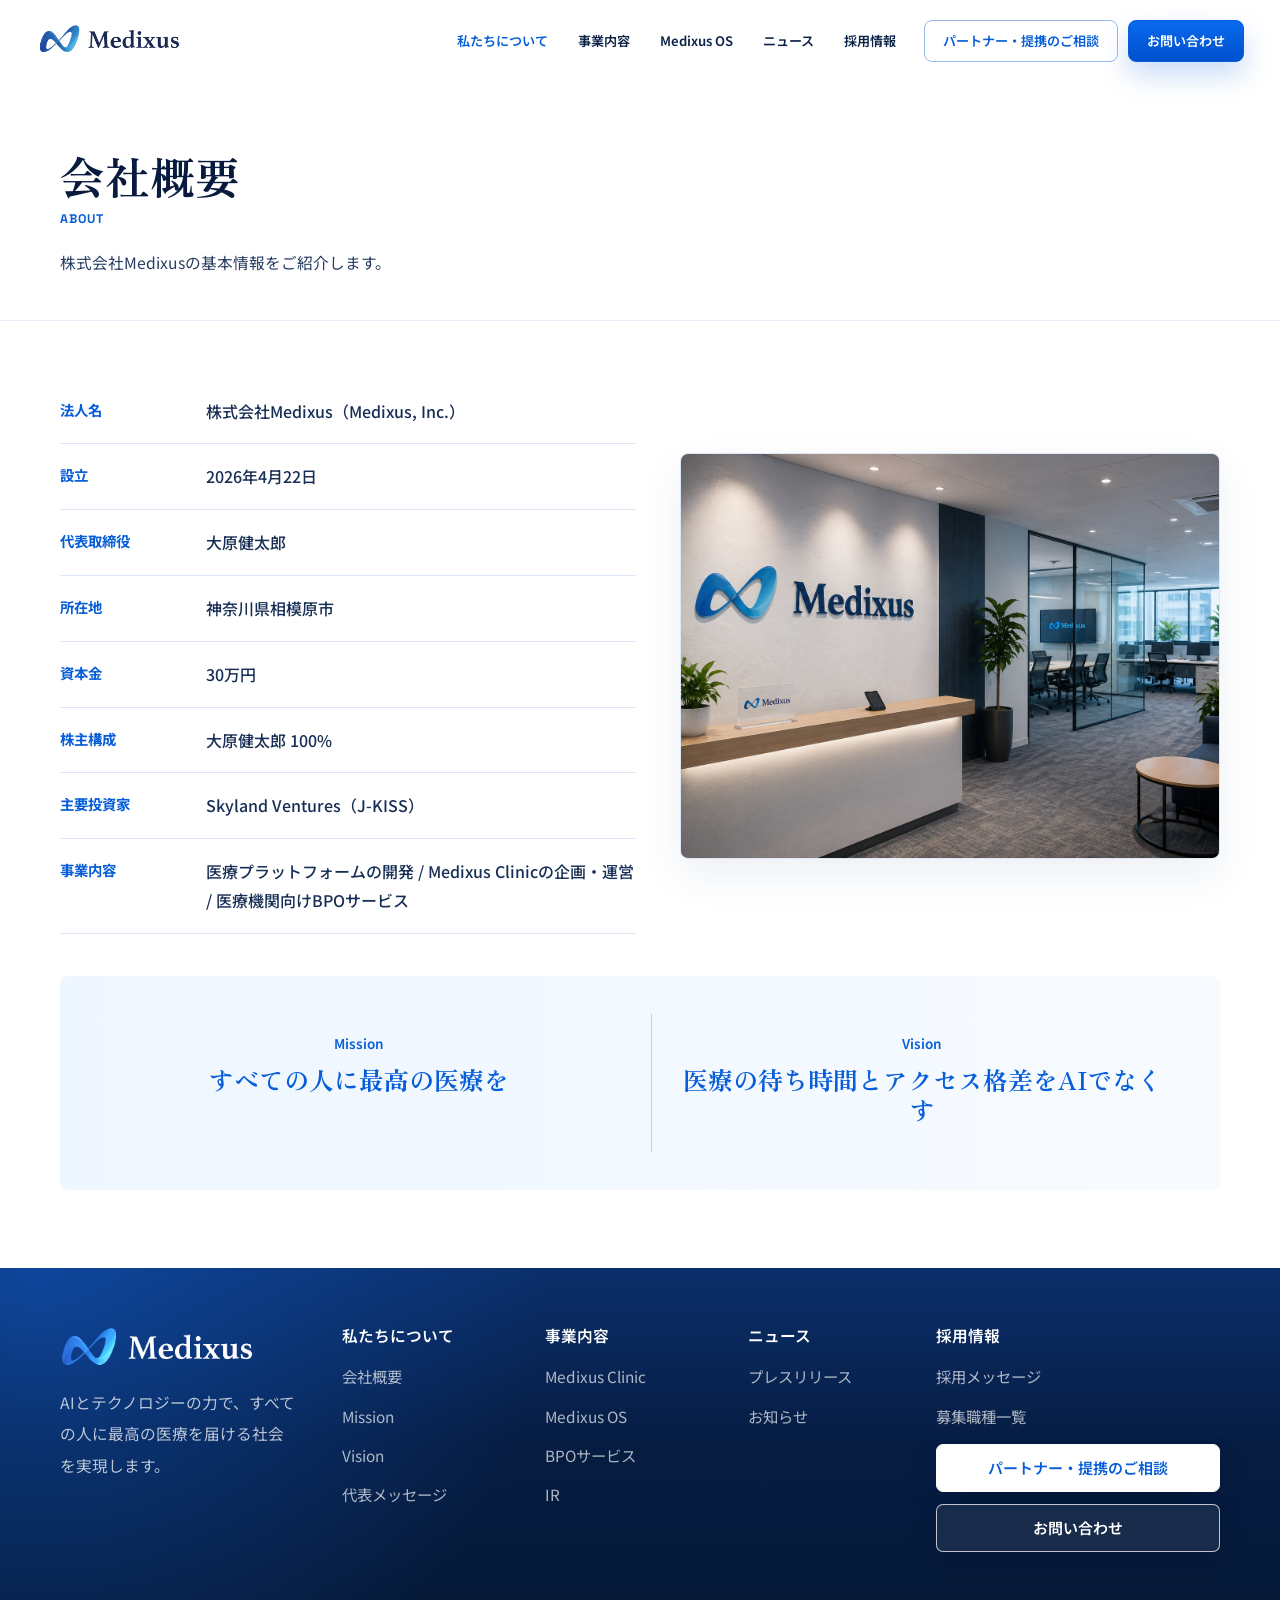
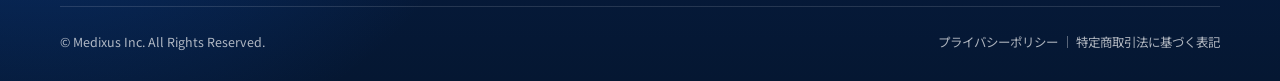
==== commit 11f2ac66: "Add founder message page and keep CTA headline inline" ====
--- a/about/index.html
+++ b/about/index.html
@@ -17,7 +17,7 @@
         <link rel="preconnect" href="https://fonts.googleapis.com">
         <link rel="preconnect" href="https://fonts.gstatic.com" crossorigin>
         <link href="https://fonts.googleapis.com/css2?family=Inter:wght@400;500;600;700&family=Noto+Sans+JP:wght@400;500;600;700&family=Space+Grotesk:wght@500;600;700&family=Zen+Old+Mincho:wght@600;700&display=swap" rel="stylesheet">
-        <link rel="stylesheet" href="/assets/styles.css?v=20260501-startup-type">
+        <link rel="stylesheet" href="/assets/styles.css?v=20260501-message-page-cta">
         <script type="application/ld+json">{"@context":"https://schema.org","@type":"Organization","name":"株式会社Medixus","alternateName":"Medixus, Inc.","url":"https://medixus.jp","foundingDate":"2025","founder":{"@type":"Person","name":"大原健太郎"}}</script>
       </head>
       <body>
@@ -83,16 +83,16 @@
       <div class="container footer-grid">
         <div class="footer-brand">
           <a class="footer-logo" href="/" aria-label="Medixus トップページ">
-            <img class="footer-logo-image" src="/assets/images/medixus-logo-footer.png?v=20260501-startup-type" alt="Medixus">
+            <img class="footer-logo-image" src="/assets/images/medixus-logo-footer.png?v=20260501-message-page-cta" alt="Medixus">
           </a>
           <p>AIとテクノロジーの力で、すべての人に最高の医療を届ける社会を実現します。</p>
         </div>
         <div>
           <h2>私たちについて</h2>
           <a href="/about/">会社概要</a>
-          <a href="/about/#message">代表メッセージ</a>
           <a href="/about/#mission">Mission</a>
           <a href="/about/#vision">Vision</a>
+          <a href="/message/">代表メッセージ</a>
         </div>
         <div>
           <h2>事業内容</h2>
@@ -125,6 +125,6 @@
       </div>
     </footer>
   
-        <script src="/assets/site.js?v=20260501-startup-type" defer></script>
+        <script src="/assets/site.js?v=20260501-message-page-cta" defer></script>
       </body>
     </html>
--- a/assets/styles.css
+++ b/assets/styles.css
@@ -1926,8 +1926,8 @@
 
 .cta-slab {
   display: grid;
-  grid-template-columns: minmax(0, 1fr) 520px;
-  gap: 58px;
+  grid-template-columns: minmax(0, 1fr) 480px;
+  gap: 46px;
   align-items: center;
   padding: 0;
   border: 0;
@@ -1937,6 +1937,7 @@
 
 .cta-slab h2 {
   color: #fff;
+  white-space: nowrap;
 }
 
 .cta-slab p {
@@ -2628,6 +2629,71 @@
   margin: 0 auto;
   color: #263d62;
   line-height: 1.9;
+}
+
+.message-layout {
+  display: grid;
+  grid-template-columns: minmax(0, 0.78fr) minmax(0, 1.22fr);
+  gap: 54px;
+  align-items: start;
+}
+
+.message-lead {
+  position: sticky;
+  top: 110px;
+}
+
+.message-lead h2 {
+  margin: 0 0 18px;
+  color: #081b3f;
+  font-family: var(--font-display);
+  font-size: clamp(2rem, 3.2vw, 3rem);
+  line-height: 1.32;
+  font-feature-settings: "palt";
+}
+
+.message-lead span {
+  display: block;
+  color: #40536f;
+  line-height: 1.9;
+}
+
+.message-body {
+  padding: 42px;
+  border: 1px solid rgba(185, 205, 235, 0.72);
+  border-radius: 12px;
+  background:
+    linear-gradient(180deg, rgba(255, 255, 255, 0.92), rgba(247, 251, 255, 0.92)),
+    #fff;
+  box-shadow: 0 18px 52px rgba(20, 67, 133, 0.1);
+}
+
+.message-body p {
+  margin: 0 0 22px;
+  color: #263d62;
+  font-size: 1.02rem;
+  line-height: 2.08;
+}
+
+.message-body footer {
+  margin-top: 30px;
+  padding-top: 24px;
+  border-top: 1px solid #dfe9f6;
+}
+
+.message-body strong,
+.message-body span {
+  display: block;
+}
+
+.message-body strong {
+  color: #081b3f;
+  font-size: 1.1rem;
+}
+
+.message-body span {
+  margin-top: 4px;
+  color: #65738a;
 }
 
 .os-detail-section {
@@ -2936,6 +3002,7 @@
   .home-hero-grid,
   .os-head,
   .clinic-grid,
+  .message-layout,
   .cta-slab {
     grid-template-columns: 1fr;
   }
@@ -2995,8 +3062,13 @@
     grid-column: 1 / -1;
   }
 
+  .message-lead {
+    position: static;
+  }
+
   .service-card-grid,
   .about-grid,
+  .message-layout,
   .os-detail-grid,
   .business-map-panel,
   .os-cta-panel,
@@ -3038,6 +3110,10 @@
   .news-heading h2,
   .cta-slab h2 {
     font-size: 1.66rem;
+  }
+
+  .cta-slab h2 {
+    white-space: normal;
   }
 
   .hero-stat-row,
@@ -3110,6 +3186,7 @@
 
   .business-map-panel,
   .mission-panel,
+  .message-body,
   .os-cta-panel,
   .recruit-panel {
     padding: 26px 18px;
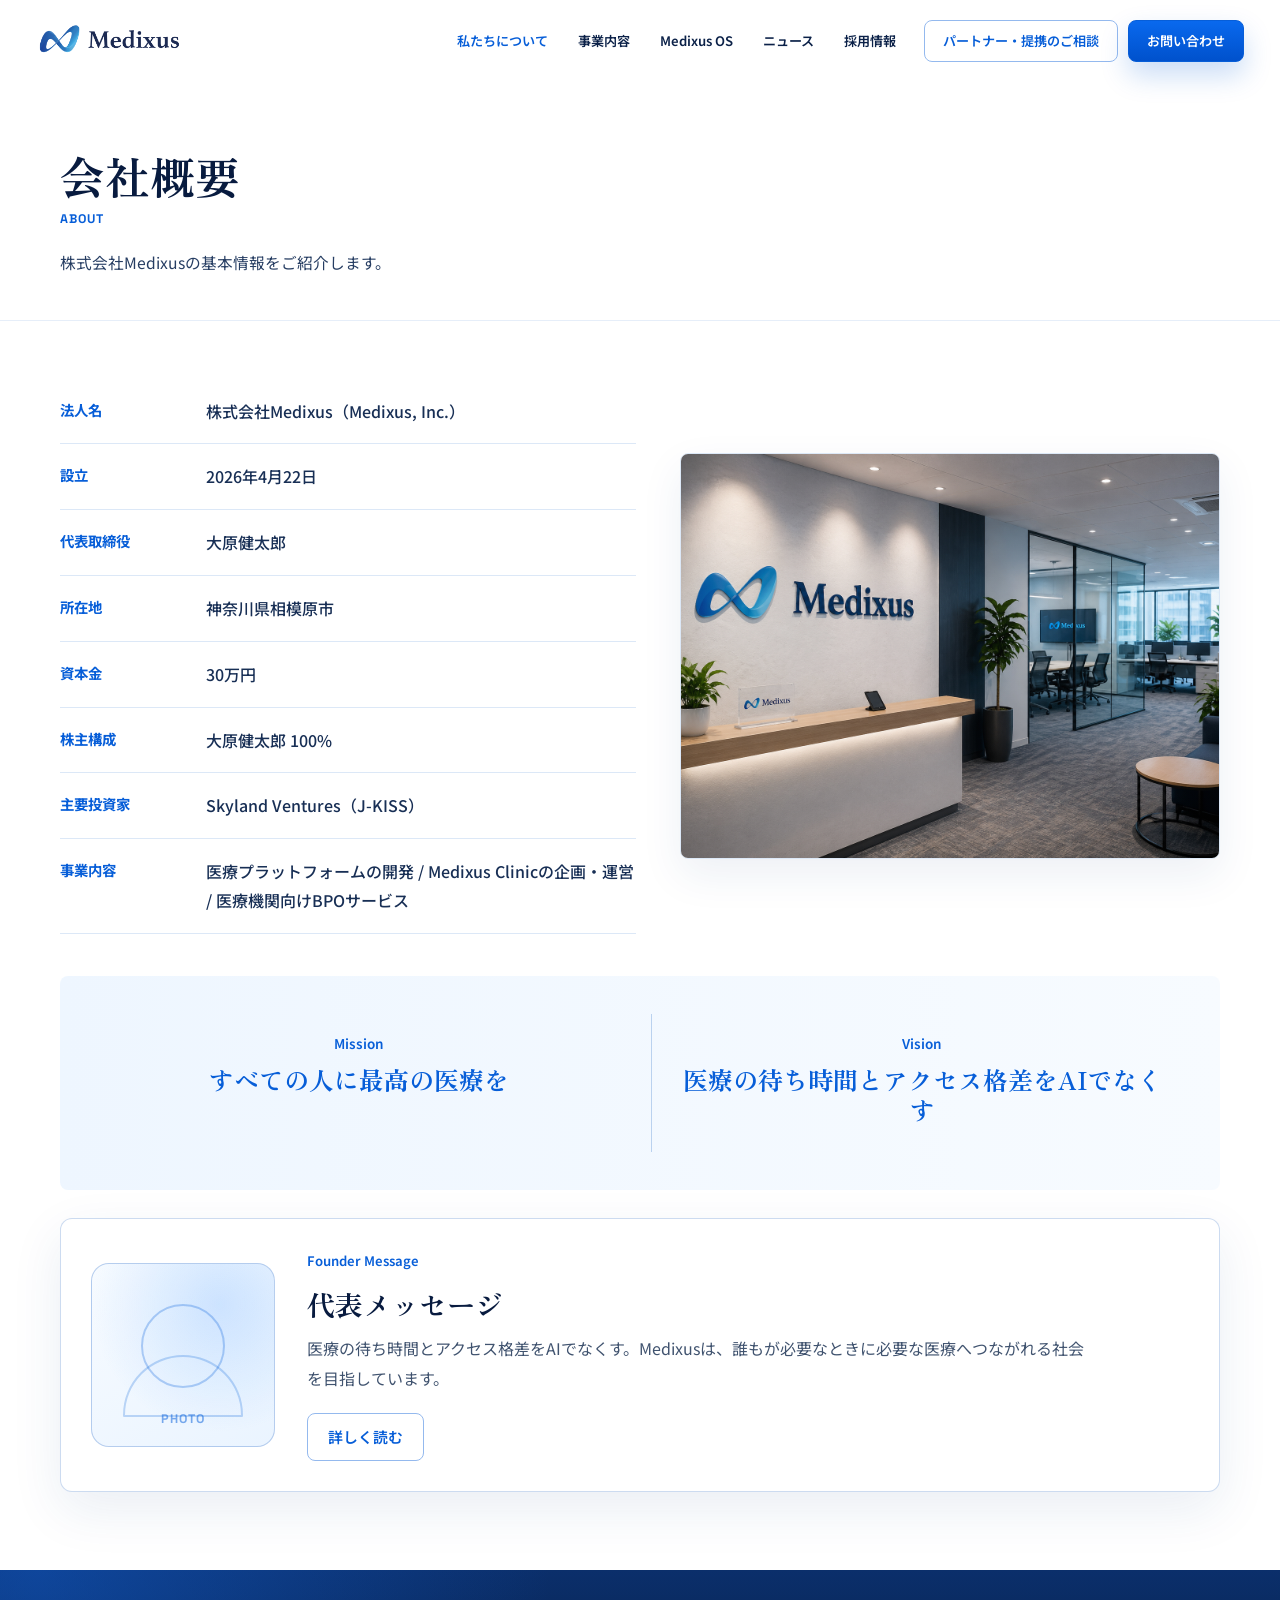
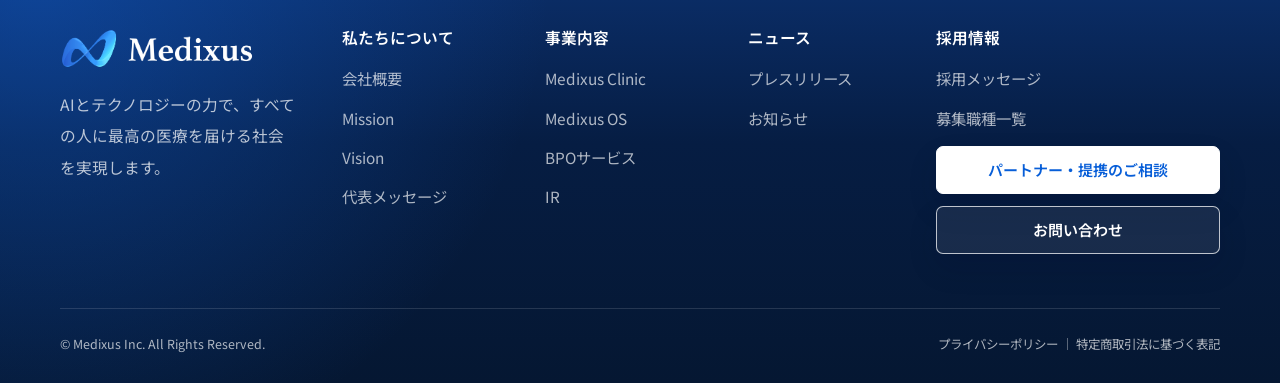
==== commit 1fc619d0: "Add founder photo slots and about message section" ====
--- a/about/index.html
+++ b/about/index.html
@@ -17,7 +17,7 @@
         <link rel="preconnect" href="https://fonts.googleapis.com">
         <link rel="preconnect" href="https://fonts.gstatic.com" crossorigin>
         <link href="https://fonts.googleapis.com/css2?family=Inter:wght@400;500;600;700&family=Noto+Sans+JP:wght@400;500;600;700&family=Space+Grotesk:wght@500;600;700&family=Zen+Old+Mincho:wght@600;700&display=swap" rel="stylesheet">
-        <link rel="stylesheet" href="/assets/styles.css?v=20260501-message-page-cta">
+        <link rel="stylesheet" href="/assets/styles.css?v=20260501-founder-message-photo">
         <script type="application/ld+json">{"@context":"https://schema.org","@type":"Organization","name":"株式会社Medixus","alternateName":"Medixus, Inc.","url":"https://medixus.jp","foundingDate":"2025","founder":{"@type":"Person","name":"大原健太郎"}}</script>
       </head>
       <body>
@@ -75,6 +75,17 @@
             <h2>医療の待ち時間とアクセス格差をAIでなくす</h2>
           </div>
         </div>
+        <section class="founder-message-card reveal" id="message">
+          <div class="founder-photo-slot" aria-label="代表写真スペース">
+            <span>Photo</span>
+          </div>
+          <div>
+            <p class="kicker">Founder Message</p>
+            <h2>代表メッセージ</h2>
+            <p>医療の待ち時間とアクセス格差をAIでなくす。Medixusは、誰もが必要なときに必要な医療へつながれる社会を目指しています。</p>
+            <a class="button button-outline" href="/message/">詳しく読む</a>
+          </div>
+        </section>
       </div>
     </section>
   </main>
@@ -83,7 +94,7 @@
       <div class="container footer-grid">
         <div class="footer-brand">
           <a class="footer-logo" href="/" aria-label="Medixus トップページ">
-            <img class="footer-logo-image" src="/assets/images/medixus-logo-footer.png?v=20260501-message-page-cta" alt="Medixus">
+            <img class="footer-logo-image" src="/assets/images/medixus-logo-footer.png?v=20260501-founder-message-photo" alt="Medixus">
           </a>
           <p>AIとテクノロジーの力で、すべての人に最高の医療を届ける社会を実現します。</p>
         </div>
@@ -125,6 +136,6 @@
       </div>
     </footer>
   
-        <script src="/assets/site.js?v=20260501-message-page-cta" defer></script>
+        <script src="/assets/site.js?v=20260501-founder-message-photo" defer></script>
       </body>
     </html>
--- a/assets/styles.css
+++ b/assets/styles.css
@@ -2631,6 +2631,82 @@
   line-height: 1.9;
 }
 
+.founder-message-card {
+  display: grid;
+  grid-template-columns: 184px minmax(0, 1fr);
+  gap: 32px;
+  align-items: center;
+  margin-top: 28px;
+  padding: 30px;
+  border: 1px solid rgba(185, 205, 235, 0.72);
+  border-radius: 12px;
+  background: #fff;
+  box-shadow: 0 18px 52px rgba(20, 67, 133, 0.09);
+}
+
+.founder-message-card h2 {
+  margin: 4px 0 10px;
+  color: #081b3f;
+  font-family: var(--font-display);
+  font-size: clamp(1.55rem, 2.2vw, 2.1rem);
+  line-height: 1.35;
+  font-feature-settings: "palt";
+}
+
+.founder-message-card p:not(.kicker) {
+  max-width: 780px;
+  margin: 0 0 20px;
+  color: #40536f;
+  line-height: 1.9;
+}
+
+.founder-photo-slot {
+  position: relative;
+  overflow: hidden;
+  width: 100%;
+  aspect-ratio: 1;
+  display: grid;
+  place-items: center;
+  border: 1px solid rgba(166, 194, 233, 0.78);
+  border-radius: 18px;
+  background:
+    radial-gradient(circle at 70% 22%, rgba(72, 153, 255, 0.22), transparent 8rem),
+    linear-gradient(145deg, #f7fbff, #eaf4ff);
+}
+
+.founder-photo-slot::before {
+  content: "";
+  position: absolute;
+  width: 44%;
+  aspect-ratio: 1;
+  top: 22%;
+  border: 2px solid rgba(7, 95, 218, 0.28);
+  border-radius: 50%;
+}
+
+.founder-photo-slot::after {
+  content: "";
+  position: absolute;
+  width: 64%;
+  height: 32%;
+  bottom: 16%;
+  border: 2px solid rgba(7, 95, 218, 0.24);
+  border-radius: 999px 999px 18px 18px;
+}
+
+.founder-photo-slot span {
+  position: relative;
+  z-index: 1;
+  align-self: end;
+  margin-bottom: 16px;
+  color: rgba(7, 95, 218, 0.52);
+  font-family: var(--font-tech);
+  font-size: 0.78rem;
+  font-weight: 700;
+  letter-spacing: 0.08em;
+  text-transform: uppercase;
+}
+
 .message-layout {
   display: grid;
   grid-template-columns: minmax(0, 0.78fr) minmax(0, 1.22fr);
@@ -2641,6 +2717,11 @@
 .message-lead {
   position: sticky;
   top: 110px;
+}
+
+.founder-photo-slot-large {
+  max-width: 280px;
+  margin-bottom: 28px;
 }
 
 .message-lead h2 {
@@ -3068,6 +3149,7 @@
 
   .service-card-grid,
   .about-grid,
+  .founder-message-card,
   .message-layout,
   .os-detail-grid,
   .business-map-panel,
@@ -3175,8 +3257,13 @@
 
   .service-card-grid,
   .recruit-card-grid,
+  .founder-message-card,
   .position-grid {
     grid-template-columns: 1fr;
+  }
+
+  .founder-photo-slot {
+    max-width: 220px;
   }
 
   .company-table div {
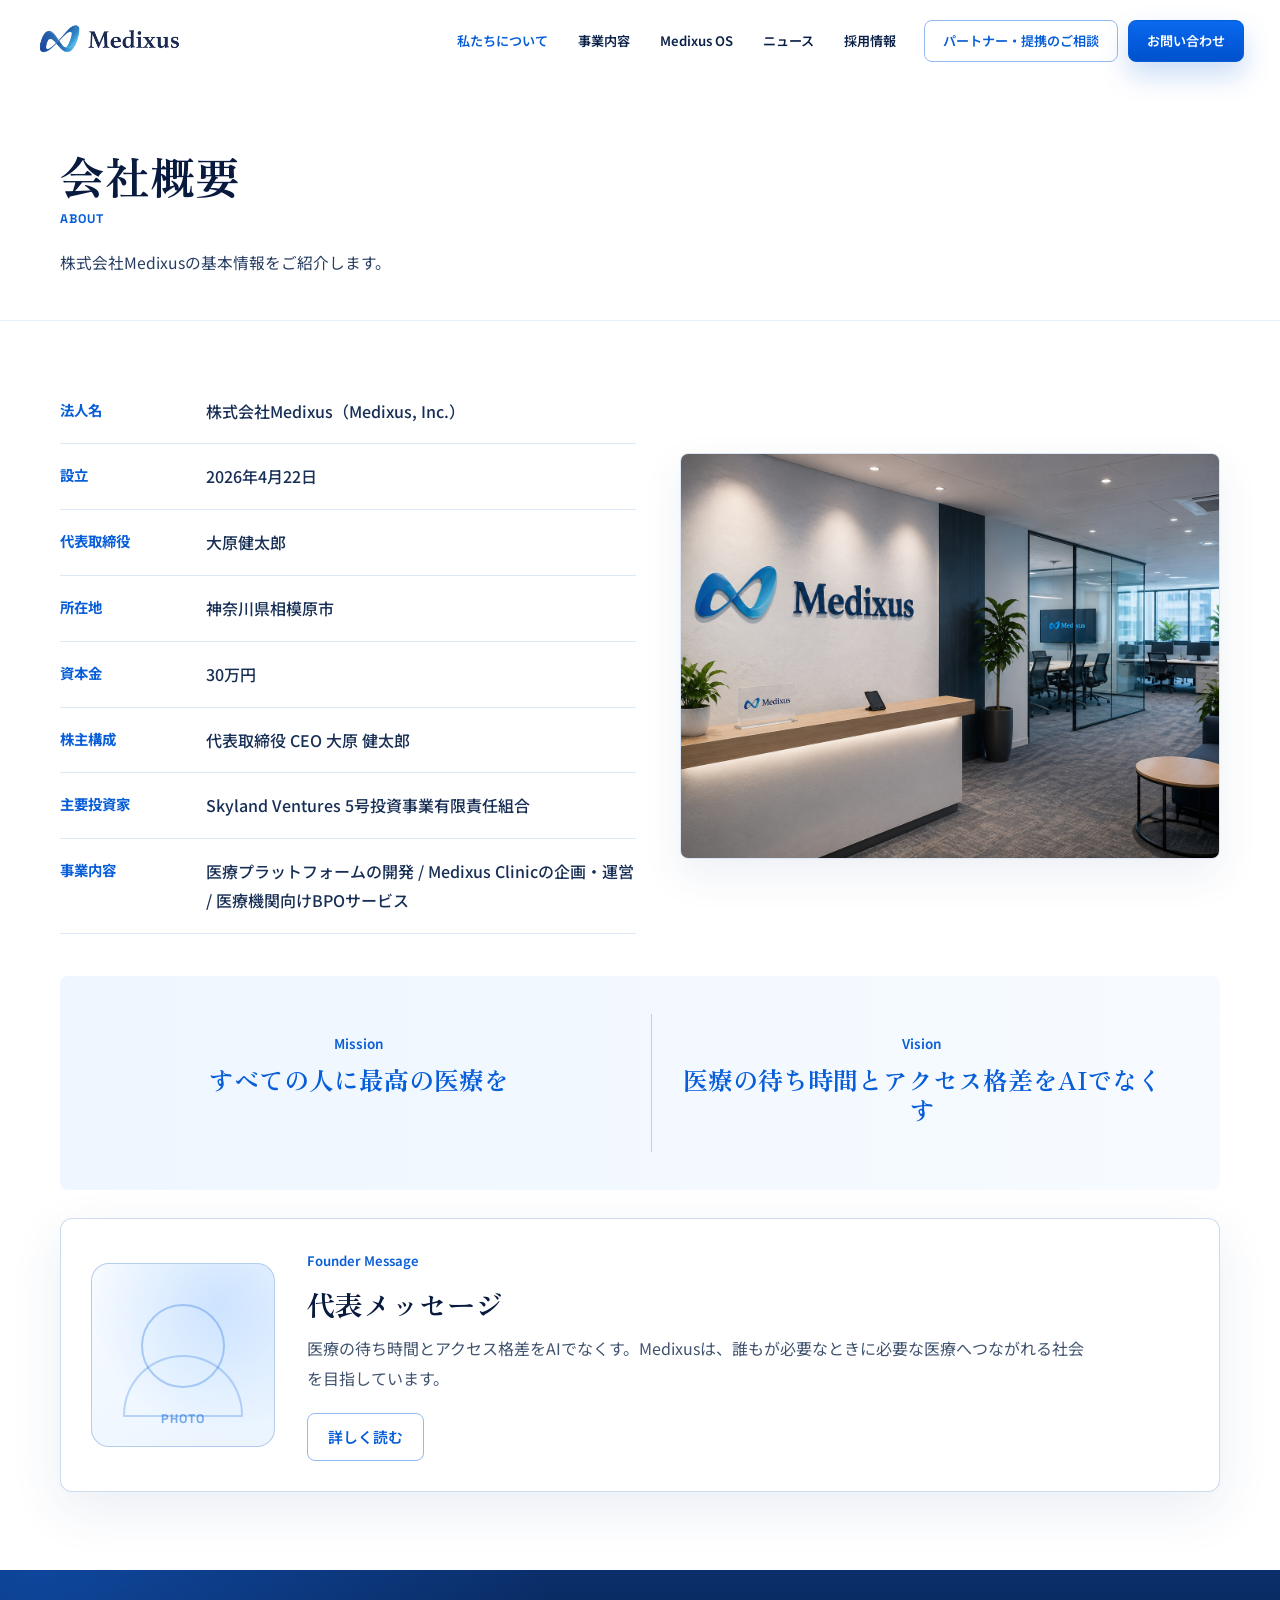
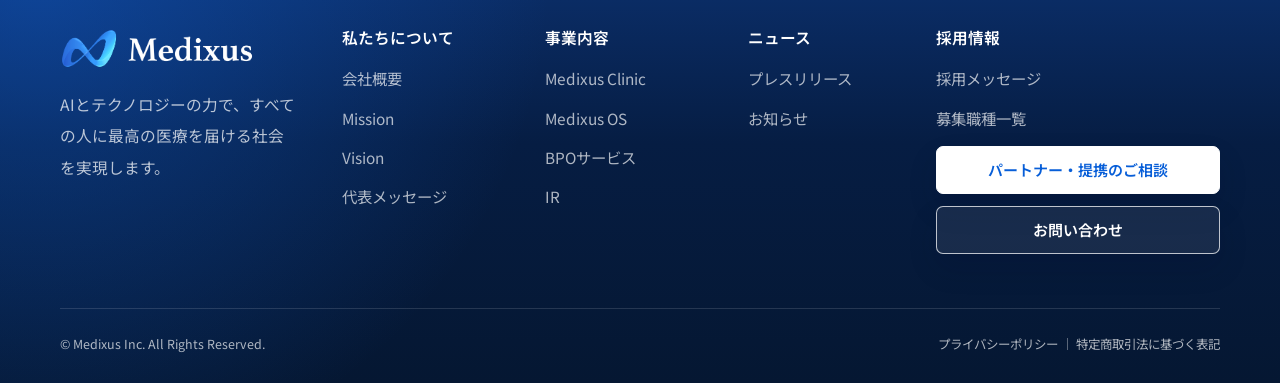
==== commit eee51aa3: "Update shareholder and investor labels" ====
--- a/about/index.html
+++ b/about/index.html
@@ -17,7 +17,7 @@
         <link rel="preconnect" href="https://fonts.googleapis.com">
         <link rel="preconnect" href="https://fonts.gstatic.com" crossorigin>
         <link href="https://fonts.googleapis.com/css2?family=Inter:wght@400;500;600;700&family=Noto+Sans+JP:wght@400;500;600;700&family=Space+Grotesk:wght@500;600;700&family=Zen+Old+Mincho:wght@600;700&display=swap" rel="stylesheet">
-        <link rel="stylesheet" href="/assets/styles.css?v=20260501-founder-message-photo">
+        <link rel="stylesheet" href="/assets/styles.css?v=20260501-shareholder-investor">
         <script type="application/ld+json">{"@context":"https://schema.org","@type":"Organization","name":"株式会社Medixus","alternateName":"Medixus, Inc.","url":"https://medixus.jp","foundingDate":"2025","founder":{"@type":"Person","name":"大原健太郎"}}</script>
       </head>
       <body>
@@ -56,7 +56,7 @@
     <section class="section page-main-section">
       <div class="container about-grid">
         <div class="company-table reveal">
-          <div><strong>法人名</strong><p>株式会社Medixus（Medixus, Inc.）</p></div><div><strong>設立</strong><p>2026年4月22日</p></div><div><strong>代表取締役</strong><p>大原健太郎</p></div><div><strong>所在地</strong><p>神奈川県相模原市</p></div><div><strong>資本金</strong><p>30万円</p></div><div><strong>株主構成</strong><p>大原健太郎 100%</p></div><div><strong>主要投資家</strong><p>Skyland Ventures（J-KISS）</p></div><div><strong>事業内容</strong><p>医療プラットフォームの開発 / Medixus Clinicの企画・運営 / 医療機関向けBPOサービス</p></div>
+          <div><strong>法人名</strong><p>株式会社Medixus（Medixus, Inc.）</p></div><div><strong>設立</strong><p>2026年4月22日</p></div><div><strong>代表取締役</strong><p>大原健太郎</p></div><div><strong>所在地</strong><p>神奈川県相模原市</p></div><div><strong>資本金</strong><p>30万円</p></div><div><strong>株主構成</strong><p>代表取締役 CEO 大原 健太郎</p></div><div><strong>主要投資家</strong><p>Skyland Ventures 5号投資事業有限責任組合</p></div><div><strong>事業内容</strong><p>医療プラットフォームの開発 / Medixus Clinicの企画・運営 / 医療機関向けBPOサービス</p></div>
         </div>
         <aside class="about-brand-panel reveal" aria-label="Medixus brand panel">
           <div class="brand-photo">
@@ -94,7 +94,7 @@
       <div class="container footer-grid">
         <div class="footer-brand">
           <a class="footer-logo" href="/" aria-label="Medixus トップページ">
-            <img class="footer-logo-image" src="/assets/images/medixus-logo-footer.png?v=20260501-founder-message-photo" alt="Medixus">
+            <img class="footer-logo-image" src="/assets/images/medixus-logo-footer.png?v=20260501-shareholder-investor" alt="Medixus">
           </a>
           <p>AIとテクノロジーの力で、すべての人に最高の医療を届ける社会を実現します。</p>
         </div>
@@ -136,6 +136,6 @@
       </div>
     </footer>
   
-        <script src="/assets/site.js?v=20260501-founder-message-photo" defer></script>
+        <script src="/assets/site.js?v=20260501-shareholder-investor" defer></script>
       </body>
     </html>
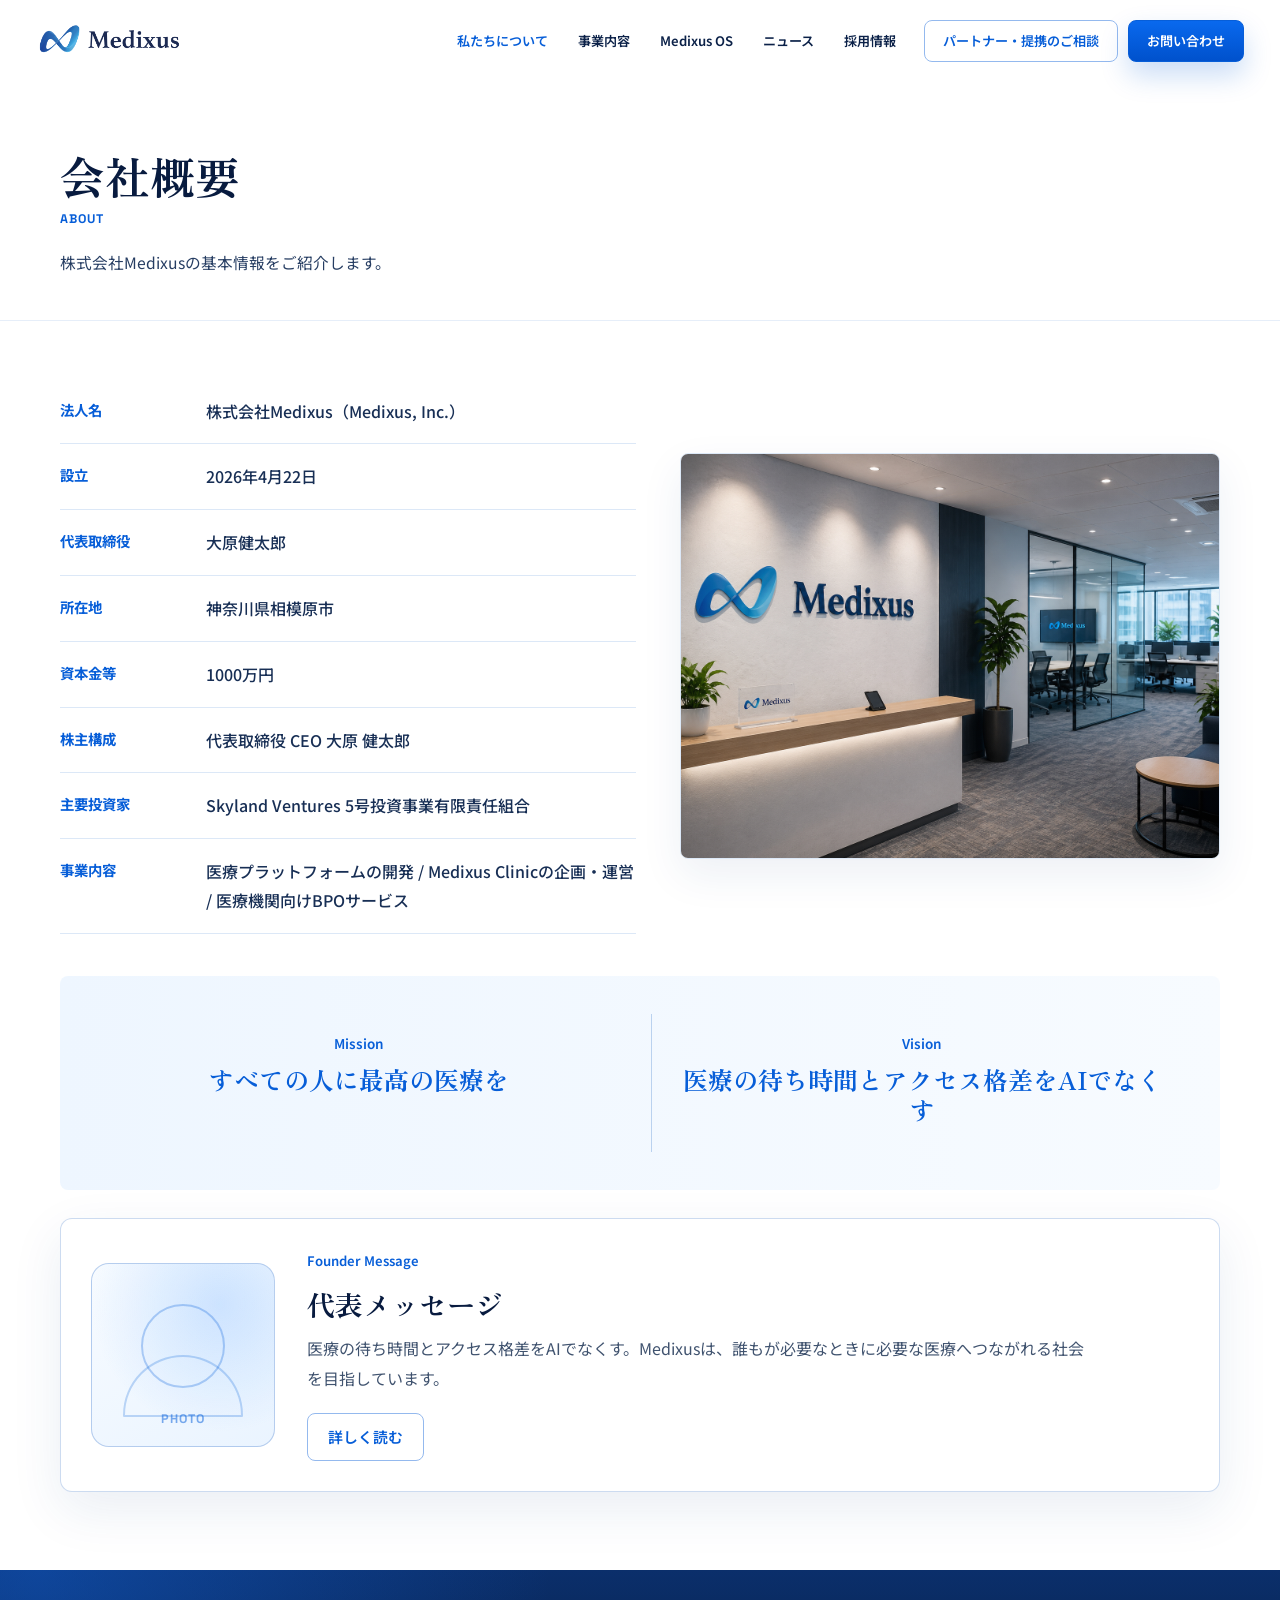
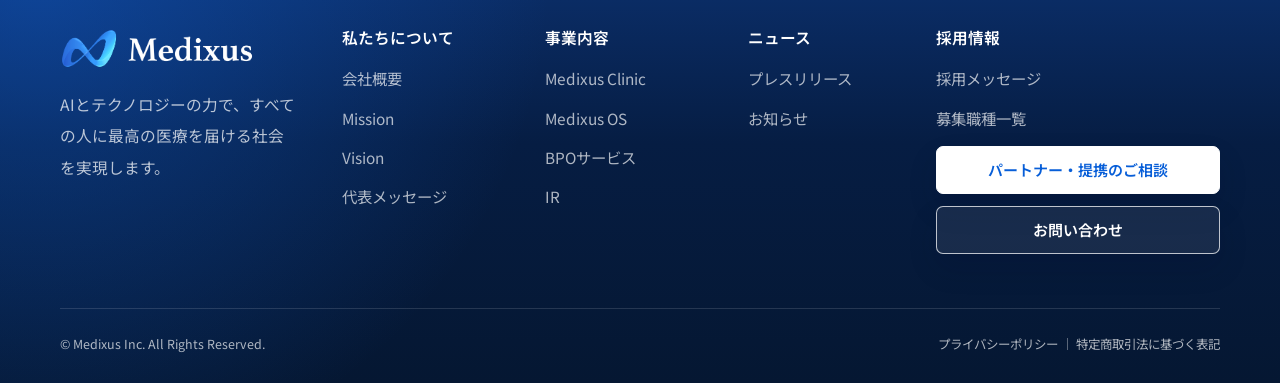
==== commit c89a3e53: "Update capital amount" ====
--- a/about/index.html
+++ b/about/index.html
@@ -13,11 +13,12 @@
         <meta name="twitter:title" content="会社概要 - 株式会社Medixus">
         <meta name="twitter:description" content="AI医療プラットフォームを開発する株式会社Medixus。">
         <meta name="twitter:image" content="https://medixus.jp/assets/images/medixus-product-hero.jpg">
-        <link rel="icon" href="/assets/images/medixus-logo.png">
+        <link rel="icon" type="image/png" href="/assets/images/medixus-tab-icon.png?v=20260508-tab-icon">
+        <link rel="apple-touch-icon" href="/assets/images/medixus-tab-icon.png?v=20260508-tab-icon">
         <link rel="preconnect" href="https://fonts.googleapis.com">
         <link rel="preconnect" href="https://fonts.gstatic.com" crossorigin>
         <link href="https://fonts.googleapis.com/css2?family=Inter:wght@400;500;600;700&family=Noto+Sans+JP:wght@400;500;600;700&family=Space+Grotesk:wght@500;600;700&family=Zen+Old+Mincho:wght@600;700&display=swap" rel="stylesheet">
-        <link rel="stylesheet" href="/assets/styles.css?v=20260501-shareholder-investor">
+        <link rel="stylesheet" href="/assets/styles.css?v=20260508-tab-icon">
         <script type="application/ld+json">{"@context":"https://schema.org","@type":"Organization","name":"株式会社Medixus","alternateName":"Medixus, Inc.","url":"https://medixus.jp","foundingDate":"2025","founder":{"@type":"Person","name":"大原健太郎"}}</script>
       </head>
       <body>
@@ -56,7 +57,7 @@
     <section class="section page-main-section">
       <div class="container about-grid">
         <div class="company-table reveal">
-          <div><strong>法人名</strong><p>株式会社Medixus（Medixus, Inc.）</p></div><div><strong>設立</strong><p>2026年4月22日</p></div><div><strong>代表取締役</strong><p>大原健太郎</p></div><div><strong>所在地</strong><p>神奈川県相模原市</p></div><div><strong>資本金</strong><p>30万円</p></div><div><strong>株主構成</strong><p>代表取締役 CEO 大原 健太郎</p></div><div><strong>主要投資家</strong><p>Skyland Ventures 5号投資事業有限責任組合</p></div><div><strong>事業内容</strong><p>医療プラットフォームの開発 / Medixus Clinicの企画・運営 / 医療機関向けBPOサービス</p></div>
+          <div><strong>法人名</strong><p>株式会社Medixus（Medixus, Inc.）</p></div><div><strong>設立</strong><p>2026年4月22日</p></div><div><strong>代表取締役</strong><p>大原健太郎</p></div><div><strong>所在地</strong><p>神奈川県相模原市</p></div><div><strong>資本金等</strong><p>1000万円</p></div><div><strong>株主構成</strong><p>代表取締役 CEO 大原 健太郎</p></div><div><strong>主要投資家</strong><p>Skyland Ventures 5号投資事業有限責任組合</p></div><div><strong>事業内容</strong><p>医療プラットフォームの開発 / Medixus Clinicの企画・運営 / 医療機関向けBPOサービス</p></div>
         </div>
         <aside class="about-brand-panel reveal" aria-label="Medixus brand panel">
           <div class="brand-photo">
@@ -94,7 +95,7 @@
       <div class="container footer-grid">
         <div class="footer-brand">
           <a class="footer-logo" href="/" aria-label="Medixus トップページ">
-            <img class="footer-logo-image" src="/assets/images/medixus-logo-footer.png?v=20260501-shareholder-investor" alt="Medixus">
+            <img class="footer-logo-image" src="/assets/images/medixus-logo-footer.png?v=20260508-tab-icon" alt="Medixus">
           </a>
           <p>AIとテクノロジーの力で、すべての人に最高の医療を届ける社会を実現します。</p>
         </div>
@@ -136,6 +137,6 @@
       </div>
     </footer>
   
-        <script src="/assets/site.js?v=20260501-shareholder-investor" defer></script>
+        <script src="/assets/site.js?v=20260508-tab-icon" defer></script>
       </body>
     </html>
